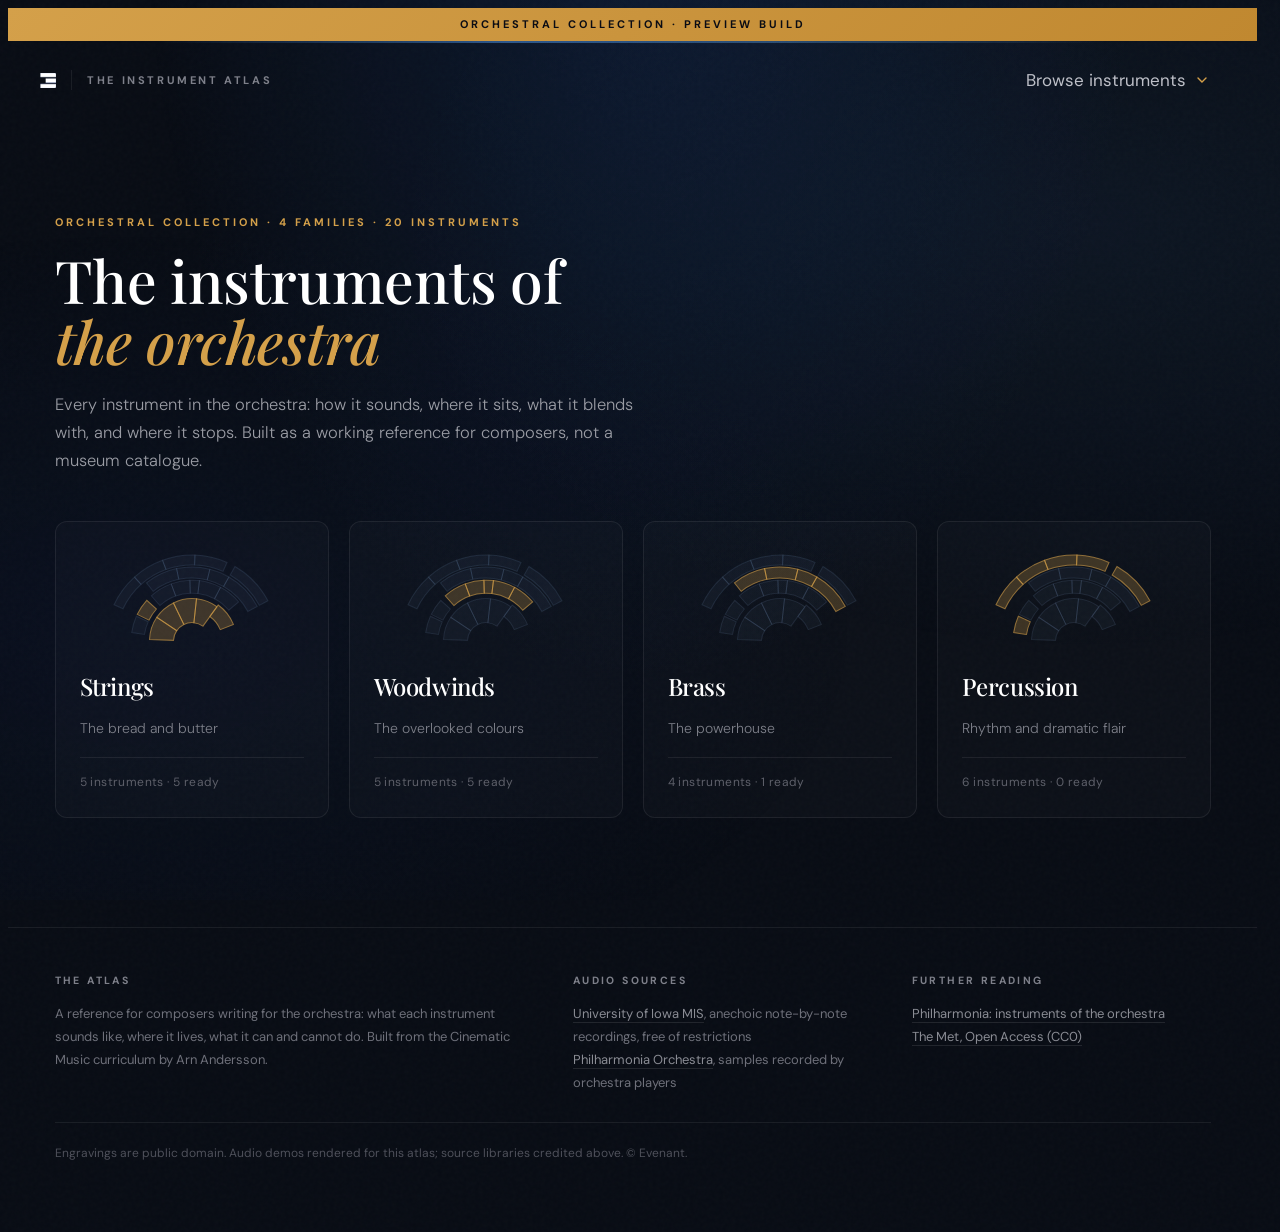
==== index.html @ 5a7eca9b "Drop the plate numbering, strip em dashes, compact the facts Three separate asks, all touching the s" ====
<!DOCTYPE html>
<html lang="en">
<head>
<meta charset="utf-8">
<meta name="viewport" content="width=device-width, initial-scale=1">
<title>The Instrument Atlas · Evenant</title>
<meta name="description" content="A reference for composers writing for the orchestra: what each instrument sounds like, where it sits, what it blends with, and where it stops.">
<link rel="preconnect" href="https://fonts.googleapis.com">
<link rel="preconnect" href="https://fonts.gstatic.com" crossorigin>
<link href="https://fonts.googleapis.com/css2?family=DM+Sans:ital,opsz,wght@0,9..40,300;0,9..40,400;0,9..40,500;0,9..40,700;1,9..40,300;1,9..40,400&family=Playfair+Display:ital,wght@0,400;0,500;0,600;0,700;1,400;1,500&display=swap" rel="stylesheet">
<link rel="stylesheet" href="atlas.css">
</head>
<body>
<div class="atl" id="atl">
  <div class="atl-grain"></div>
  <div class="atl-atmos"></div>

  <div class="atl-topbar" id="atl-topbar">Orchestral Collection · Preview Build</div>
  <div class="atl-topline"></div>

  <nav class="atl-nav" id="atl-nav">
    <div class="atl-nav-left">
      <a href="#/" aria-label="Atlas home" style="display:flex;align-items:center;gap:10px">
        <img class="atl-logo" alt="Evenant" src="[data-uri]">
      </a>
      <div class="atl-nav-div"></div>
      <div class="atl-nav-title">The Instrument Atlas</div>
      <div class="atl-nav-sep"></div>
      <div class="atl-nav-crumb" id="atl-nav-crumb"></div>
    </div>
    <div class="atl-nav-right">
      <div class="atl-select" id="atl-select" data-open="0">
        <button class="atl-select-btn" id="atl-select-btn" aria-haspopup="true" aria-expanded="false">
          <span id="atl-select-label">Browse instruments</span>
          <svg class="chev" width="10" height="6" viewBox="0 0 10 6" fill="none" aria-hidden="true"><path d="M1 1l4 4 4-4" stroke="currentColor" stroke-width="1.4" stroke-linecap="round"/></svg>
        </button>
        <div class="atl-menu" id="atl-menu" role="menu"></div>
      </div>
    </div>
  </nav>

  <main class="atl-main" id="atl-view"></main>

  <footer class="atl-foot">
    <div class="atl-wrap">
      <div class="atl-foot-grid">
        <div>
          <h4>The Atlas</h4>
          <p>A reference for composers writing for the orchestra: what each instrument sounds like, where it lives, what it can and cannot do. Built from the Cinematic Music curriculum by Arn Andersson.</p>
        </div>
        <div>
          <h4>Audio sources</h4>
          <ul>
            <li><a href="https://theremin.music.uiowa.edu/MIS.html" target="_blank" rel="noopener">University of Iowa MIS</a>, anechoic note-by-note recordings, free of restrictions</li>
            <li><a href="https://philharmonia.co.uk/resources/sound-samples/" target="_blank" rel="noopener">Philharmonia Orchestra</a>, samples recorded by orchestra players</li>
          </ul>
        </div>
        <div>
          <h4>Further reading</h4>
          <ul>
            <li><a href="https://philharmonia.co.uk/resources/instruments/" target="_blank" rel="noopener">Philharmonia: instruments of the orchestra</a></li>
            <li><a href="https://www.metmuseum.org/hubs/open-access" target="_blank" rel="noopener">The Met, Open Access (CC0)</a></li>
          </ul>
        </div>
      </div>
      <p class="fine">Engravings are public domain. Audio demos rendered for this atlas; source libraries credited above. © Evenant.</p>
    </div>
  </footer>

</div>

<script defer src="atlas-data.js"></script>
<script defer src="atlas.js"></script>
</body>
</html>
---- atlas.css ----
/* ============================================================
   EVENANT INSTRUMENT ATLAS — visual mockup
   All classes namespaced .atl- so this can drop into Webflow.
   ============================================================ */

.atl,.atl *,.atl *::before,.atl *::after{margin:0;padding:0;box-sizing:border-box}
/* Reserve the scrollbar gutter at all times. Without this, switching to a taller
   tab introduces a scrollbar and the whole page — nav, headline, everything —
   jumps left by its width. scrollbar-gutter handles modern browsers; the
   overflow-y fallback covers the rest. */
html{background:#080C14;overflow-y:scroll;scrollbar-gutter:stable}
body{background:#080C14}
.atl{
  --bg:#080C14;
  --bg-lift:#0C1220;
  --gold:#D4A04A;
  --gold-deep:#C08830;
  --gold-lift:#DEB05A;
  --blue:#4A8CD4;
  --text:#BEC0C8;
  --text-dim:#7E808A;
  --hair:rgba(255,255,255,.07);
  --hair-gold:rgba(212,160,74,.22);
  font-family:'DM Sans',-apple-system,sans-serif;
  font-size:17px;color:var(--text);background:var(--bg);line-height:1.7;
  -webkit-font-smoothing:antialiased;overflow-x:hidden;position:relative;min-height:100vh;
}
.atl ::selection{background:rgba(212,160,74,.35);color:#fff}
.atl h1,.atl h2,.atl h3,.atl h4{font-family:'Playfair Display',Georgia,serif;font-weight:500;color:#fff;letter-spacing:-.4px}
.atl a{text-decoration:none;color:inherit}
.atl button{font:inherit;color:inherit;background:none;border:none;cursor:pointer}
.atl img{max-width:100%;display:block}
.atl :focus-visible{outline:2px solid var(--gold);outline-offset:3px;border-radius:2px}

/* --- ambient layers --- */
.atl-grain{position:fixed;inset:-50%;width:200%;height:200%;z-index:0;pointer-events:none;
  background-image:url("data:image/svg+xml,%3Csvg viewBox='0 0 512 512' xmlns='http://www.w3.org/2000/svg'%3E%3Cfilter id='n'%3E%3CfeTurbulence type='fractalNoise' baseFrequency='0.85' numOctaves='4' stitchTiles='stitch'/%3E%3C/filter%3E%3Crect width='100%25' height='100%25' filter='url(%23n)' opacity='0.025'/%3E%3C/svg%3E")}
.atl-atmos{position:fixed;inset:0;z-index:0;pointer-events:none;
  background:
    radial-gradient(ellipse at 50% -10%,rgba(30,80,160,.20) 0%,transparent 55%),
    radial-gradient(ellipse at 85% 25%,rgba(74,140,212,.08) 0%,transparent 45%),
    radial-gradient(ellipse at 10% 70%,rgba(20,50,120,.10) 0%,transparent 45%)}

/* --- utility type --- */
.atl-eyebrow{font-size:11px;font-weight:700;letter-spacing:3px;text-transform:uppercase;color:var(--gold);line-height:1.4}
.atl-eyebrow-dim{color:var(--text-dim)}
.atl-label{font-size:10.5px;font-weight:700;letter-spacing:2.4px;text-transform:uppercase;color:var(--text-dim)}
.atl-serif-em{font-style:italic;color:var(--gold)}

/* --- top bar + nav --- */
.atl-topbar{position:relative;z-index:60;display:flex;align-items:center;justify-content:center;gap:10px;
  padding:7px 16px;min-height:32px;text-align:center;
  background:linear-gradient(135deg,var(--gold) 0%,var(--gold-deep) 100%);color:#0A0C14;
  font-size:11px;font-weight:700;letter-spacing:3px;text-transform:uppercase}
.atl-nav{position:sticky;top:0;z-index:50;display:flex;align-items:center;justify-content:space-between;gap:24px;
  padding:14px 32px;border-bottom:1px solid transparent;transition:background .35s ease,border-color .35s ease}
.atl-nav.is-stuck{background:rgba(8,12,20,.86);-webkit-backdrop-filter:blur(14px);backdrop-filter:blur(14px);border-bottom-color:var(--hair)}
.atl-nav-left{display:flex;align-items:center;gap:15px;min-width:0}
.atl-logo{height:15px;width:auto;object-fit:contain}
.atl-logo-fallback{font-family:'Playfair Display',serif;font-size:19px;color:#fff;letter-spacing:.5px}
.atl-nav-div{width:1px;height:20px;background:var(--hair)}
.atl-nav-title{font-size:11px;font-weight:700;letter-spacing:2.6px;text-transform:uppercase;color:var(--text-dim);white-space:nowrap}
/* Inside the atlas the breadcrumb states where you are, so the wordmark line
   is only shown on the front page and the crumb takes its place — in line with
   the logo, as the topmost element on the page. */
.atl-nav.is-sub .atl-nav-title,.atl-nav.is-sub .atl-nav-div{display:none}
/* the announcement bar belongs to the collection front page; inside the atlas it
   is just 32px of vertical space taken from the content */
.atl-topbar.is-hidden,.atl-hero-topline.is-hidden{display:none}
.atl-nav-sep{display:none;width:1px;height:18px;background:var(--hair);flex:0 0 auto}
.atl-nav-crumb{display:none;min-width:0}
.atl-nav.is-sub .atl-nav-sep,.atl-nav.is-sub .atl-nav-crumb{display:flex}
.atl-nav-crumb .atl-crumb{margin-bottom:0;flex-wrap:nowrap;overflow:hidden}
/* the root segment wraps its link and slash in one span, so it needs its own
   gap — without this, "Orchestral" sits flush against the separator */
.atl-crumb-root{display:inline-flex;align-items:center;gap:14px}
.atl-nav-right{display:flex;align-items:center;gap:8px}

/* --- instrument selector --- */
.atl-select{position:relative}
.atl-select-btn{display:flex;align-items:center;gap:11px;padding:9px 18px;border:1px solid rgba(212,160,74,.42);
  border-radius:100px;font-size:13px;font-weight:500;color:#fff;background:rgba(212,160,74,.07);
  transition:border-color .25s,background .25s,box-shadow .25s}
.atl-select-btn:hover,.atl-select[data-open="1"] .atl-select-btn{border-color:var(--gold);
  background:rgba(212,160,74,.14);box-shadow:0 0 0 3px rgba(212,160,74,.08)}
.atl-select-btn .chev{transition:transform .25s ease;color:var(--gold)}
.atl-select[data-open="1"] .chev{transform:rotate(180deg)}
.atl-menu{position:absolute;top:calc(100% + 10px);right:0;width:min(920px,94vw);padding:26px 26px 22px;
  background:#0B111C;border:1px solid var(--hair);border-radius:12px;box-shadow:0 30px 80px rgba(0,0,0,.6);
  display:grid;grid-template-columns:repeat(4,minmax(0,1fr));gap:22px;opacity:0;visibility:hidden;transform:translateY(-8px);
  transition:opacity .22s ease,transform .22s ease,visibility .22s}
.atl-select[data-open="1"] .atl-menu{opacity:1;visibility:visible;transform:translateY(0)}
.atl-menu-col{min-width:0}
.atl-menu-head{display:flex;align-items:baseline;justify-content:space-between;gap:10px;
  margin-bottom:12px;padding-bottom:10px;border-bottom:1px solid var(--hair);overflow:hidden}
.atl-menu-col h4{font-size:10.5px;font-weight:700;letter-spacing:1.9px;text-transform:uppercase;color:var(--gold);
  font-family:'DM Sans',sans-serif;margin:0;padding:0;border:none;white-space:nowrap;min-width:0}
.atl-menu a,.atl-menu span.dim{display:block;font-size:14px;line-height:2.05;color:var(--text)}
.atl-menu a:hover{color:var(--gold)}
.atl-menu span.dim{color:#4B4D57}
.atl-menu a.atl-menu-fam{display:inline-flex;align-items:baseline;gap:5px;font-size:10px;line-height:1.4;
  font-weight:700;letter-spacing:1.5px;text-transform:uppercase;color:#4B4D57;white-space:nowrap;
  flex:0 0 auto;transition:color .25s ease}
.atl-menu a.atl-menu-fam:hover{color:var(--gold)}
.atl-menu-fam em{font-style:normal;transition:transform .25s ease;display:inline-block}
.atl-menu a.atl-menu-fam:hover em{transform:translateX(3px)}

/* --- page shell --- */
.atl-main{position:relative;z-index:10}
/* width:100% is load-bearing. .atl-fampage and .atl-home are flex columns, and an
   auto cross-axis margin (margin:0 auto) on a flex child overrides stretch — the
   wrapper would size to its contents and re-centre, so switching between tabs of
   differing content width shifted the whole page sideways. */
.atl-wrap{width:100%;max-width:1220px;margin:0 auto;padding:0 32px;min-width:0}
.atl-rule{height:1px;background:var(--hair);margin:0}
.atl-topline{height:2px;background:linear-gradient(90deg,transparent 12%,rgba(74,140,212,.6) 40%,rgba(100,170,230,.4) 62%,transparent 88%)}

/* --- hero --- */
.atl-home{min-height:calc(100vh - 92px);display:flex;flex-direction:column;justify-content:center;padding:44px 0 56px}
.atl-hero{position:relative;margin-bottom:46px}
.atl-hero h1{font-size:clamp(38px,4.6vw,64px);line-height:1.04;margin:18px 0 20px}
.atl-hero h1 span{display:block}
.atl-hero p{max-width:600px;font-weight:300;color:#9A9CA4;font-size:16.5px}

/* --- home: miniature seating arc on each family card --- */
.atl-fam-arc{margin:-4px 0 18px;height:104px}
.atl-fam-arc svg{width:100%;height:100%;display:block;overflow:visible}
.atl-fam-card:hover .atl-fam-arc .lit{opacity:1}
.atl-fam-arc .lit{opacity:.82;transition:opacity .35s ease}

/* --- view transition --- */
#atl-view{transition:opacity .22s ease,transform .3s cubic-bezier(.16,1,.3,1)}
#atl-view.is-leaving{opacity:0;transform:translateY(6px)}

/* --- family index --- */
.atl-section{padding:72px 0}
.atl-section-head{display:flex;align-items:baseline;justify-content:space-between;gap:24px;margin-bottom:36px;flex-wrap:wrap}
.atl-section-head h2{font-size:clamp(26px,3vw,38px)}
.atl-fam-grid{display:grid;grid-template-columns:repeat(4,1fr);gap:20px}
.atl-fam-card{display:block;padding:26px 24px 24px;border:1px solid var(--hair);border-radius:12px;background:rgba(255,255,255,.02);
  transition:border-color .3s,background .3s,transform .3s}
.atl-fam-card:hover{border-color:var(--hair-gold);background:rgba(212,160,74,.03);transform:translateY(-3px)}
.atl-fam-card .plate{font-size:10.5px;font-weight:700;letter-spacing:2.4px;color:var(--gold);text-transform:uppercase}
.atl-fam-card h3{font-size:24px;margin:0 0 10px}
.atl-fam-card p{font-size:14px;line-height:1.6;color:var(--text-dim);font-weight:300}
.atl-fam-card .count{margin-top:18px;padding-top:14px;border-top:1px solid var(--hair);font-size:12px;color:#5E606A;letter-spacing:.4px}

/* --- family page --- */
.atl-page-head{padding:0}
.atl-page-head .atl-eyebrow{margin-bottom:2px}
.atl-crumb{display:flex;align-items:center;gap:14px;font-size:11px;letter-spacing:2.2px;text-transform:uppercase;font-weight:700;color:var(--text-dim);margin-bottom:16px;flex-wrap:wrap}
.atl-crumb a:hover{color:var(--gold)}
.atl-crumb i{font-style:normal;color:#3E404A}
.atl-page-head h1{font-size:clamp(32px,3.8vw,50px);line-height:1.04;margin:8px 0 12px}
.atl-page-head .lede{max-width:560px;font-size:15.5px;font-weight:300;color:#9A9CA4}
.atl-cols{display:grid;grid-template-columns:1.4fr 1fr;gap:56px;padding:44px 0}
.atl-list{list-style:none}
.atl-list li{position:relative;padding-left:20px;margin-bottom:11px;font-size:14.5px;line-height:1.6}
.atl-list li::before{content:'';position:absolute;left:0;top:11px;width:6px;height:1px;background:var(--gold)}
.atl-list li b{color:#fff;font-weight:500}
.atl-seat{border:1px solid var(--hair);border-radius:12px;padding:20px 22px;background:rgba(255,255,255,.015)}
.atl-seat-row{display:flex;justify-content:space-between;align-items:baseline;gap:14px;padding:7px 0;border-bottom:1px solid var(--hair);font-size:14px;transition:opacity .25s ease}
.atl-seat-row:last-child{border-bottom:none}
.atl-seat-row span{color:var(--text-dim)}
.atl-seat-row b{font-family:'Playfair Display',serif;color:#fff;font-weight:600;font-size:16px;white-space:nowrap}
.atl-seat-row.is-off{opacity:.28}
.atl-seat-row.is-off b{color:var(--text-dim);font-size:15px}

/* --- family page: tabs --- */
.atl-fampage{min-height:calc(100vh - 60px);display:flex;flex-direction:column;padding:30px 0 44px}
.atl-blockhead{font-family:'DM Sans',sans-serif;font-size:12.5px;font-weight:700;letter-spacing:2.6px;
  text-transform:uppercase;color:var(--gold);margin-bottom:16px}
.atl-tabs{display:flex;gap:24px;border-bottom:1px solid var(--hair);margin-top:24px}
.atl-tab{position:relative;padding:10px 0 12px;font-size:9.5px;font-weight:700;letter-spacing:1.7px;
  text-transform:uppercase;color:var(--text-dim);transition:color .25s ease}
.atl-tab:hover{color:var(--gold)}
.atl-tab[aria-selected="true"]{color:#fff}
.atl-tab[aria-selected="true"]::after{content:'';position:absolute;left:0;right:0;bottom:-1px;height:2px;background:var(--gold)}
.atl-tab em{font-style:normal;color:#4B4D57;margin-left:5px;letter-spacing:.6px;font-size:9px}
.atl-panel{display:none;padding-top:28px}
.atl-panel.is-active{display:block}
.atl-ovw{display:grid;grid-template-columns:1.08fr .92fr;gap:68px;align-items:start;margin-top:0}

/* --- family page: instrument grid (sits under the bullets, left column) --- */
.atl-strip{display:grid;gap:10px}
.atl-sc{display:flex;flex-direction:column;align-items:center;text-align:center;gap:7px;
  padding:12px 7px 10px;border:1px solid var(--hair);border-radius:9px;background:rgba(255,255,255,.02);
  transition:border-color .28s ease,background .28s ease,transform .28s ease}
a.atl-sc:hover{border-color:var(--hair-gold);background:rgba(212,160,74,.04);transform:translateY(-2px)}
a.atl-sc .atl-sc-art svg{transition:filter .3s ease,transform .3s cubic-bezier(.16,1,.3,1)}
a.atl-sc:hover .atl-sc-art svg{filter:drop-shadow(0 0 9px rgba(212,160,74,.42));transform:scale(1.06)}
.atl-sc-art{height:34px;display:flex;align-items:center;justify-content:center}
.atl-sc-art svg{height:34px;width:auto}
.atl-sc b{font-size:12px;color:#fff;font-weight:500;line-height:1.25}
.atl-sc.is-planned{opacity:.34;pointer-events:none}
.atl-sc .st{font-size:8px;letter-spacing:1.4px;text-transform:uppercase;color:#4B4D57;font-weight:700}
.atl-striphead{display:flex;align-items:baseline;justify-content:space-between;gap:16px;
  margin:20px 0 10px;padding-top:16px;border-top:1px solid var(--hair)}

/* --- plate: 2D engraving / 3D model toggle --- */
.atl-plate-switch{position:absolute;top:12px;right:12px;z-index:3;display:flex;gap:0;
  border:1px solid var(--hair);border-radius:100px;overflow:hidden;background:rgba(8,12,20,.75);
  -webkit-backdrop-filter:blur(8px);backdrop-filter:blur(8px)}
.atl-plate-switch button{padding:5px 13px;font-size:9.5px;font-weight:700;letter-spacing:1.4px;
  text-transform:uppercase;color:var(--text-dim);transition:color .22s ease,background .22s ease}
.atl-plate-switch button:hover{color:#fff}
.atl-plate-switch button[aria-pressed="true"]{color:#0A0C14;
  background:linear-gradient(135deg,var(--gold) 0%,var(--gold-deep) 100%)}
/* transparent: the embedded viewer renders on alpha, so the plate's own
   gradient reads straight through instead of a second darker rectangle */
/* 11/12 is chosen so this box and the 2D engraving below resolve to the same
   height at the same column width. They swap in place, and the caption and the
   facts under them do not move when the toggle is used. */
.atl-plate-3d{position:relative;aspect-ratio:11/12;border-radius:6px;overflow:hidden;background:transparent;
  margin:6px 0 18px;display:none}
.atl-plate-3d iframe{position:absolute;inset:0;width:100%;height:100%;border:0;z-index:2}
/* hidden until the iframe actually fails — the viewer renders on alpha now,
   so anything left underneath it would read straight through the model */
.atl-plate-3d-fail{position:absolute;inset:0;z-index:1;display:none;align-items:center;justify-content:center;
  padding:24px;text-align:center;font-size:12px;color:#5E606A;line-height:1.6}
.atl-plate-3d.is-fail .atl-plate-3d-fail{display:flex}
.atl-plate[data-view="3d"] .atl-plate-art{display:none}
.atl-plate[data-view="3d"] .atl-plate-3d{display:block}
.atl-plate[data-view="3d"] .atl-cap-2d{display:none}
.atl-plate[data-view="2d"] .atl-cap-3d{display:none}

/* --- instrument page: headline and tabs share the top line --- */
.atl-instpage{padding:30px 0 44px}
.atl-insthead{display:flex;align-items:flex-end;justify-content:space-between;gap:28px;flex-wrap:wrap;
  border-bottom:1px solid var(--hair);padding-bottom:20px;margin-bottom:32px}
.atl-insthead h1{font-size:clamp(34px,4.2vw,54px);line-height:1.02;margin:6px 0 0;letter-spacing:-.6px}
.atl-insthead .atl-eyebrow{margin-bottom:0}
.atl-insthead .atl-tabs{border-bottom:none;margin:0;gap:22px}
.atl-insthead .atl-tab{padding:0 0 4px;font-size:9px;letter-spacing:1.5px}
.atl-insthead .atl-tab[aria-selected="true"]::after{bottom:-12px;height:1.5px}
.atl-gallery{display:grid;grid-template-columns:repeat(3,1fr);gap:22px}
.atl-vid{border:1px solid var(--hair);border-radius:10px;overflow:hidden;background:rgba(255,255,255,.02);
  transition:border-color .3s ease,background .3s ease;display:flex;flex-direction:column}
.atl-vid:hover{border-color:var(--hair-gold);background:rgba(212,160,74,.03)}
.atl-vid-frame{position:relative;aspect-ratio:16/9;background:#0A0E18;cursor:pointer;overflow:hidden}
.atl-vid-frame img{width:100%;height:100%;object-fit:cover;transition:transform .5s cubic-bezier(.16,1,.3,1),opacity .3s}
.atl-vid-frame:hover img{transform:scale(1.04);opacity:.75}
.atl-vid-play{position:absolute;inset:0;display:flex;align-items:center;justify-content:center;
  background:rgba(4,8,16,.32);transition:background .25s ease}
.atl-vid-frame:hover .atl-vid-play{background:rgba(4,8,16,.14)}
.atl-vid-play i{width:52px;height:52px;border-radius:50%;background:rgba(255,255,255,.94);
  display:flex;align-items:center;justify-content:center;transition:transform .22s ease}
.atl-vid-frame:hover .atl-vid-play i{transform:scale(1.09)}
.atl-vid-frame iframe{position:absolute;inset:0;width:100%;height:100%;border:0}
.atl-vid-meta{padding:15px 16px 16px;flex:1 1 auto;display:flex;flex-direction:column}
.atl-vid-meta b{font-size:14.5px;color:#fff;font-weight:500;line-height:1.4;display:block;margin-bottom:5px}
.atl-vid-meta .perf{font-size:12.5px;color:var(--text-dim);line-height:1.5}
.atl-vid-meta .why{font-size:12.5px;color:var(--gold);margin-top:9px;line-height:1.5}
.atl-vid-meta .cred{margin-top:auto;padding-top:12px;font-size:11px;color:#4E505A}
.atl-vid-meta .cred a{color:#6E707A;border-bottom:1px solid rgba(255,255,255,.12)}
.atl-vid-meta .cred a:hover{color:var(--gold);border-bottom-color:var(--hair-gold)}
.atl-gallery-note{font-size:12px;color:#4E505A;margin-top:24px;line-height:1.6;max-width:760px}

/* --- seating map (unframed; the table below already labels it) --- */
/* negative top margin pulls the arc's crown up to the cap height of the first
   line of text in the left column, so the two columns start on the same line */
.atl-seatmap{margin:-4px 0 16px}
.atl-seatmap svg{width:100%;display:block;overflow:visible}

/* --- ensemble sizer --- */
.atl-ens-top{display:flex;align-items:baseline;justify-content:space-between;gap:16px}
.atl-ens-name{font-family:'Playfair Display',serif;font-size:21px;color:#fff;line-height:1.2}
.atl-ens-count{font-family:'Playfair Display',serif;font-size:21px;color:var(--gold);white-space:nowrap}
.atl-ens-ex{font-size:12.5px;color:var(--text-dim);margin-top:5px;line-height:1.5}
.atl-ens-slider{margin:16px 0 4px}
.atl-range{width:100%;-webkit-appearance:none;appearance:none;background:transparent;cursor:pointer;display:block}
.atl-range::-webkit-slider-runnable-track{height:2px;background:rgba(255,255,255,.14);border-radius:2px}
.atl-range::-moz-range-track{height:2px;background:rgba(255,255,255,.14);border-radius:2px}
.atl-range::-webkit-slider-thumb{-webkit-appearance:none;width:15px;height:15px;margin-top:-6.5px;border-radius:50%;
  background:var(--gold);border:3px solid var(--bg);box-shadow:0 0 0 1px var(--gold),0 2px 10px rgba(212,160,74,.4)}
.atl-range::-moz-range-thumb{width:15px;height:15px;border-radius:50%;background:var(--gold);
  border:3px solid var(--bg);box-shadow:0 0 0 1px var(--gold)}
.atl-ticks{display:flex;margin-top:10px;margin-bottom:14px}
.atl-ticks button{flex:1;font-size:9px;font-weight:700;letter-spacing:1.1px;text-transform:uppercase;
  color:#43454F;text-align:center;line-height:1.4;padding:2px 2px;transition:color .25s ease}
.atl-ticks button:first-child{text-align:left}
.atl-ticks button:last-child{text-align:right}
.atl-ticks button:hover{color:var(--text-dim)}
.atl-ticks button.on{color:var(--gold)}
.atl-ens-note{font-size:12px;color:#4E505A;margin-top:14px;line-height:1.55}

/* --- instrument cards in family page --- */
.atl-inst-grid{display:grid;grid-template-columns:repeat(3,1fr);gap:18px}
.atl-inst-card{display:flex;align-items:center;gap:18px;padding:18px 20px;border:1px solid var(--hair);border-radius:10px;
  background:rgba(255,255,255,.02);transition:border-color .3s,background .3s}
.atl-inst-card:hover{border-color:var(--hair-gold);background:rgba(212,160,74,.03)}
.atl-inst-card.is-planned{opacity:.42;pointer-events:none}
.atl-inst-thumb{width:52px;height:64px;flex:0 0 auto;border:1px solid var(--hair);border-radius:6px;display:flex;align-items:center;justify-content:center;background:#0A0F1A}
.atl-inst-card h4{font-size:17px;margin-bottom:2px}
.atl-inst-card p{font-size:12.5px;color:var(--text-dim);line-height:1.45}
.atl-soon{font-size:10px;letter-spacing:1.8px;text-transform:uppercase;color:#4B4D57;font-weight:700}

/* --- instrument page: the plate --- */
.atl-inst-top{display:grid;grid-template-columns:minmax(0,420px) 1fr;gap:56px;align-items:start;padding:0}
.atl-plate{position:relative;border:1px solid var(--hair);border-radius:4px;padding:30px 26px 22px;background:
  radial-gradient(ellipse at 50% 38%,rgba(74,140,212,.10) 0%,transparent 62%),
  linear-gradient(180deg,rgba(255,255,255,.022) 0%,rgba(255,255,255,0) 70%)}
.atl-plate::before,.atl-plate::after{content:'';position:absolute;width:12px;height:12px;border:1px solid var(--hair-gold)}
.atl-plate::before{top:9px;left:9px;border-right:none;border-bottom:none}
.atl-plate::after{bottom:9px;right:9px;border-left:none;border-top:none}
.atl-plate-art{display:flex;justify-content:center;padding:6px 0 18px}
.atl-plate-art svg{width:100%;max-width:230px;height:auto}   /* 230 × 520/300 matches the 3D box */
.atl-plate-cap{border-top:1px solid var(--hair);padding-top:14px;text-align:center}
.atl-plate-cap .no{font-size:10.5px;font-weight:700;letter-spacing:2.6px;text-transform:uppercase;color:var(--gold)}
.atl-plate-cap .nm{font-family:'Playfair Display',serif;font-style:italic;font-size:19px;color:#fff;margin-top:6px}
.atl-plate-cap .src{font-size:11px;color:#4E505A;margin-top:8px;line-height:1.5}
.atl-plate-cap .src a{color:#6E707A;border-bottom:1px solid rgba(255,255,255,.12)}
.atl-plate-cap .src a:hover{color:var(--gold);border-bottom-color:var(--hair-gold)}

.atl-inst-id .epithet{font-family:'Playfair Display',serif;font-style:italic;font-size:20px;color:var(--gold);margin:0 0 18px}
.atl-inst-id .summary{font-size:16.5px;font-weight:300;color:#9A9CA4;max-width:560px}
/* The three key numbers sit under the plate caption as a compact label/value
   list rather than three large cards. They are reference detail, not headline,
   and the space they used to take belongs to the summary and the demos. */
.atl-plate-facts{margin-top:12px;padding-top:10px;border-top:1px solid var(--hair)}
.atl-plate-facts div{display:flex;align-items:baseline;justify-content:space-between;gap:14px;padding:3.5px 0}
.atl-plate-facts span{font-size:9px;font-weight:700;letter-spacing:1.6px;text-transform:uppercase;color:var(--text-dim);white-space:nowrap}
.atl-plate-facts b{font-size:12.5px;color:#fff;font-weight:500;text-align:right}
.atl-plate-facts b em{font-style:normal;font-size:11px;color:var(--text-dim);font-weight:400}

/* --- audio demos --- */
.atl-demos{margin-top:34px;border-top:1px solid var(--hair);padding-top:26px}
.atl-demo{display:flex;align-items:center;gap:16px;padding:13px 0;border-bottom:1px solid var(--hair)}
.atl-demo:last-of-type{border-bottom:none}
.atl-play{width:38px;height:38px;flex:0 0 auto;border-radius:50%;border:1px solid var(--hair-gold);color:var(--gold);
  display:flex;align-items:center;justify-content:center;transition:background .25s,transform .2s}
.atl-play:hover{background:rgba(212,160,74,.12);transform:scale(1.06)}
.atl-demo-meta{flex:1 1 auto;min-width:0}
.atl-demo-meta b{display:block;font-size:14.5px;color:#fff;font-weight:500}
.atl-demo-meta span{font-size:12.5px;color:var(--text-dim)}
.atl-wave{display:flex;align-items:flex-end;gap:2px;height:22px;flex:0 0 auto;opacity:.5}
.atl-wave i{width:2px;background:var(--gold);border-radius:1px;display:block}
.atl-demo-note{font-size:12px;color:#4E505A;margin-top:14px;letter-spacing:.3px}

/* --- detail blocks --- */
.atl-detail{display:grid;grid-template-columns:repeat(2,1fr);gap:48px 56px;padding:56px 0}
.atl-block h3{font-size:13px;font-family:'DM Sans',sans-serif;font-weight:700;letter-spacing:2.6px;text-transform:uppercase;
  color:var(--gold);padding-bottom:12px;margin-bottom:18px;border-bottom:1px solid var(--hair)}
.atl-reg{padding:14px 0;border-bottom:1px solid var(--hair)}
.atl-reg:last-child{border-bottom:none}
.atl-reg-top{display:flex;align-items:baseline;justify-content:space-between;gap:14px;margin-bottom:5px}
.atl-reg-top b{font-size:15px;color:#fff;font-weight:500}
.atl-reg-top span{font-size:12px;color:var(--gold);letter-spacing:1.4px;font-weight:500}
.atl-reg p{font-size:14px;line-height:1.6;color:var(--text-dim)}
.atl-chips{display:flex;flex-wrap:wrap;gap:8px}
.atl-chip{padding:7px 14px;border:1px solid var(--hair);border-radius:100px;font-size:13px;color:var(--text);
  transition:border-color .25s,color .25s,background .25s}
a.atl-chip:hover{border-color:var(--hair-gold);color:var(--gold);background:rgba(212,160,74,.05)}
.atl-chip i{font-style:normal;color:var(--gold);margin-right:6px}
.atl-warn li::before{background:#C0603A}

/* --- next / prev --- */
.atl-pager{display:flex;justify-content:space-between;gap:20px;padding:38px 0 90px;border-top:1px solid var(--hair);flex-wrap:wrap}
.atl-pager a{display:block}
.atl-pager span{display:block;font-size:10.5px;letter-spacing:2.2px;text-transform:uppercase;color:var(--text-dim);font-weight:700;margin-bottom:6px}
.atl-pager b{font-family:'Playfair Display',serif;font-size:22px;color:#fff;font-weight:500}
.atl-pager a:hover b{color:var(--gold)}
.atl-pager .r{text-align:right;margin-left:auto}

/* --- footer / credits --- */
.atl-foot{border-top:1px solid var(--hair);padding:44px 0 60px;position:relative;z-index:10}
.atl-foot-grid{display:grid;grid-template-columns:1.6fr 1fr 1fr;gap:40px}
.atl-foot h4{font-size:10.5px;font-family:'DM Sans',sans-serif;font-weight:700;letter-spacing:2.4px;text-transform:uppercase;color:var(--text-dim);margin-bottom:14px}
.atl-foot p,.atl-foot li{font-size:13px;color:#6E707A;line-height:1.75;list-style:none}
.atl-foot a{color:#8A8C94;border-bottom:1px solid rgba(255,255,255,.1)}
.atl-foot a:hover{color:var(--gold);border-bottom-color:var(--hair-gold)}
.atl-foot .fine{margin-top:28px;padding-top:20px;border-top:1px solid var(--hair);font-size:12px;color:#4E505A}

/* --- timbre page --- */
.atl-timbre-head{display:grid;grid-template-columns:1.25fr .75fr;gap:56px;align-items:start;margin-bottom:26px}
.atl-timbre-lede{font-size:15px;line-height:1.65;color:#9A9CA4;font-weight:300;max-width:600px}
.atl-timbre-stats{display:grid;grid-template-columns:repeat(3,1fr);gap:1px;background:var(--hair);
  border:1px solid var(--hair);border-radius:8px;overflow:hidden}
.atl-timbre-stats div{background:#080C14;padding:14px 14px}
.atl-timbre-stats span{display:block;font-size:9.5px;font-weight:700;letter-spacing:1.8px;
  text-transform:uppercase;color:var(--text-dim);margin-bottom:6px}
.atl-timbre-stats b{font-family:'Playfair Display',serif;font-size:17px;color:#fff;font-weight:600;line-height:1.2}
.atl-timbre-chart{border:1px solid var(--hair);border-radius:12px;padding:14px 10px 10px;
  background:rgba(255,255,255,.015)}
.atl-timbre-chart svg{width:100%;height:auto;display:block;overflow:visible}
.atl-timbre-key{display:flex;gap:26px;flex-wrap:wrap;margin-top:16px;font-size:11px;color:#5E606A;letter-spacing:.3px}
.atl-timbre-key i{display:inline-block;width:16px;height:3px;border-radius:2px;vertical-align:middle;margin-right:8px}

/* --- reveal --- */
.atl-fade{opacity:0;transform:translateY(22px);transition:opacity .7s ease,transform .7s cubic-bezier(.16,1,.3,1)}
.atl-fade.is-in{opacity:1;transform:none}

/* --- responsive --- */
/* --- tablet --- */
@media (max-width:1080px){
  .atl-fam-grid{grid-template-columns:repeat(2,1fr)}
  .atl-inst-top{grid-template-columns:1fr;gap:40px}
  .atl-plate{max-width:440px}
  .atl-cols{grid-template-columns:1fr;gap:36px}
  .atl-ovw{grid-template-columns:1fr;gap:34px}
  .atl-timbre-head{grid-template-columns:1fr;gap:24px}
  .atl-model-head{flex-direction:column;gap:16px}
  .atl-fampage{min-height:0;padding:30px 0 48px}
  .atl-home{min-height:0;padding:40px 0 56px}
  .atl-inst-grid{grid-template-columns:repeat(2,1fr)}
  .atl-gallery{grid-template-columns:repeat(2,1fr)}
  .atl-menu{grid-template-columns:repeat(2,1fr);width:min(640px,94vw)}
  .atl-detail{gap:40px}
}
/* --- phone --- */
@media (max-width:760px){
  .atl{font-size:16px}
  .atl-wrap{padding:0 20px}
  .atl-nav{padding:12px 20px}
  .atl-logo{height:13px}
  .atl-nav-div,.atl-nav-title{display:none}
  .atl-topbar{font-size:9.5px;letter-spacing:2px}
  .atl-home{min-height:auto;padding:36px 0 52px}
  .atl-hero{margin-bottom:32px}
  .atl-fampage{padding:26px 0 44px}
  .atl-instpage{padding:22px 0 40px}
  .atl-insthead{gap:10px;align-items:flex-start;flex-direction:column;padding-bottom:10px;margin-bottom:18px}
  .atl-insthead .atl-tabs{gap:18px;width:100%}
  .atl-insthead .atl-tab[aria-selected="true"]::after{bottom:-10px}
  .atl-nav-crumb .atl-crumb-root{display:none}
  .atl-nav-crumb .atl-crumb{font-size:10px;letter-spacing:1.6px;gap:10px}
  .atl-fam-grid,.atl-inst-grid,.atl-detail,.atl-foot-grid,.atl-gallery{grid-template-columns:1fr}
  .atl-strip{grid-template-columns:repeat(3,minmax(0,1fr))!important}
  .atl-detail{gap:34px;padding:36px 0}
  .atl-timbre-stats{grid-template-columns:1fr}
  .atl-timbre-chart{padding:10px 4px 6px}
  .atl-timbre-key{gap:14px;font-size:10px}
  .atl-menu{position:fixed;left:12px;right:12px;top:64px;width:auto;max-height:72vh;overflow:auto;
    grid-template-columns:1fr;gap:18px;padding:20px}
  .atl-select-btn{padding:8px 13px;font-size:12.5px}
  .atl-tabs{gap:22px}
  .atl-ticks button{font-size:8px;letter-spacing:.3px}
  .atl-seat{padding:20px}
  .atl-plate-art svg{max-width:210px}
  .atl-plate{padding:24px 20px 18px}
  .atl-demo{flex-wrap:wrap;gap:12px}
  .atl-wave{display:none}
  .atl-pager{gap:24px}
  .atl-pager .r{text-align:left;margin-left:0}
}
@media (max-width:420px){
  .atl-wrap{padding:0 16px}
  .atl-ticks button{font-size:7.5px}
  .atl-ens-name{font-size:18px}
  .atl-ens-count{font-size:19px}
  .atl-inst-card{padding:14px 16px;gap:14px}
  .atl-tabs{gap:18px}
  .atl-tab{font-size:10px;letter-spacing:1.6px}
}
@media (prefers-reduced-motion:reduce){
  .atl-fade{opacity:1;transform:none;transition:none}
  .atl *{animation:none!important;transition-duration:.01ms!important}
}
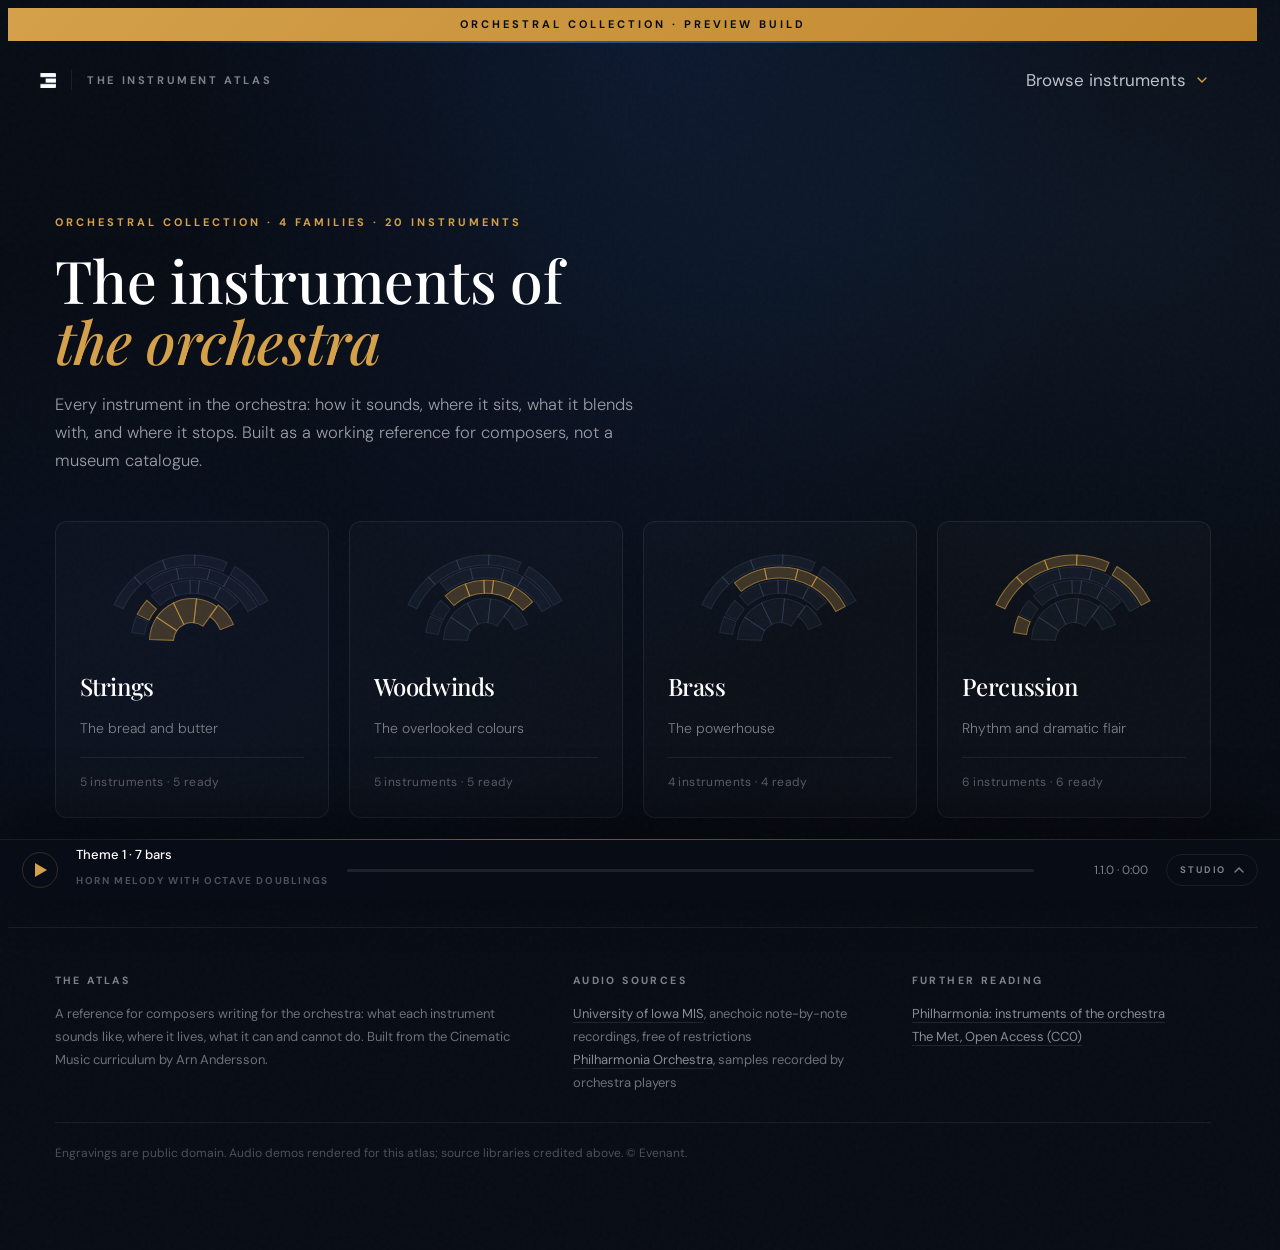
==== commit 1806c7f2: "studio: replace the standalone page with a persistent dock The studio moves out of /studio/ and into" ====
--- a/index.html
+++ b/index.html
@@ -41,6 +41,12 @@
 
   <main class="atl-main" id="atl-view"></main>
 
+  <!-- The studio dock is rendered once, here, deliberately OUTSIDE #atl-view.
+       Routing replaces the contents of #atl-view on every navigation; if the
+       dock lived in there, playback would stop the moment you clicked a link.
+       That is the whole reason it is a dock and not a page. -->
+  <aside class="atl-dock" id="atl-dock" aria-label="Studio" hidden></aside>
+
   <footer class="atl-foot">
     <div class="atl-wrap">
       <div class="atl-foot-grid">
@@ -71,5 +77,6 @@
 
 <script defer src="atlas-data.js"></script>
 <script defer src="atlas.js"></script>
+<script defer src="atlas-studio.js"></script>
 </body>
 </html>
--- a/atlas.css
+++ b/atlas.css
@@ -456,3 +456,111 @@
   .atl-fade{opacity:1;transform:none;transition:none}
   .atl *{animation:none!important;transition-duration:.01ms!important}
 }
+
+/* ============================================================================
+   STUDIO DOCK
+   ----------------------------------------------------------------------------
+   Fixed to the bottom of every page. The body opens by transitioning an
+   explicit pixel height measured from its content: height:auto cannot be
+   transitioned, and a fixed --dock-h variable is what made the old standalone
+   page mis-size itself whenever the track count or the viewport changed.
+   atlas-studio.js re-measures on open, resize, theme change and track change.
+   ============================================================================ */
+.atl-dock{position:fixed;left:0;right:0;bottom:0;z-index:60;background:rgba(9,13,22,.96);
+  -webkit-backdrop-filter:blur(20px);backdrop-filter:blur(20px);border-top:1px solid var(--hair);
+  box-shadow:0 -20px 60px rgba(0,0,0,.5)}
+.atl-dock::before{content:'';position:absolute;top:-1px;left:0;right:0;height:1px;
+  background:linear-gradient(90deg,transparent 8%,rgba(212,160,74,.5) 40%,rgba(212,160,74,.25) 65%,transparent 92%)}
+/* the strip is the whole dock when closed, so it must sit flush on the edge */
+.atl-dock-strip{display:flex;align-items:center;gap:18px;padding:11px 22px;height:60px}
+.atl-dock .atl-dock-play{width:36px;height:36px;flex:0 0 auto;border-radius:50%;border:1px solid var(--hair-gold);
+  color:var(--gold);display:flex;align-items:center;justify-content:center;transition:all .2s;
+  background:none;cursor:pointer}
+.atl-dock .atl-dock-play:hover{background:rgba(212,160,74,.14);transform:scale(1.06)}
+.atl-dock-play svg{margin-left:2px}
+.atl-dock-play.is-on svg{margin-left:0}
+.atl-dock-id{min-width:0;flex:0 0 auto}
+.atl-dock-id b{display:block;font-size:13px;color:#fff;font-weight:500;line-height:1.3;white-space:nowrap}
+.atl-dock-id span{font-size:10px;letter-spacing:1.6px;text-transform:uppercase;color:#4E505A;font-weight:700}
+.atl-dock-bar{flex:1 1 auto;height:3px;background:rgba(255,255,255,.09);border-radius:3px;position:relative;cursor:pointer}
+.atl-dock-bar i{position:absolute;inset:0 auto 0 0;width:0;border-radius:3px;
+  background:linear-gradient(90deg,var(--gold-deep),var(--gold))}
+.atl-dock-clock{font-size:12px;color:var(--text-dim);font-variant-numeric:tabular-nums;min-width:96px;text-align:right}
+.atl-dock .atl-dock-expand{display:flex;align-items:center;gap:8px;font-size:9.5px;font-weight:700;letter-spacing:1.6px;
+  text-transform:uppercase;color:var(--text-dim);padding:7px 13px;border:1px solid var(--hair);border-radius:100px;
+  transition:all .22s;white-space:nowrap;background:none;cursor:pointer}
+.atl-dock .atl-dock-expand:hover{color:var(--gold);border-color:var(--hair-gold)}
+.atl-dock-expand svg{transition:transform .3s ease}
+.atl-dock.is-open .atl-dock-expand svg{transform:rotate(180deg)}
+
+/* --- the expanding body --- */
+.atl-dock-body{height:0;overflow:hidden;transition:height .38s cubic-bezier(.16,1,.3,1)}
+.atl-dock-toolbar{display:flex;align-items:center;gap:22px;flex-wrap:wrap;padding:0 22px 12px;
+  border-bottom:1px solid var(--hair)}
+.atl-dock-spacer{flex:1 1 auto}
+.atl-dock-meta{font-size:11px;color:#4E505A;letter-spacing:.4px}
+
+/* --- arrangement: headers and lanes are top-aligned, or an over-tall row
+       pushes the tracks to the bottom of the grid cell --- */
+.atl-arr{display:grid;grid-template-columns:224px 1fr;max-height:min(52vh,520px)}
+.atl-dock-heads{border-right:1px solid var(--hair);overflow-y:auto;align-self:start;width:100%}
+.atl-dock-lanes{position:relative;overflow:auto;align-self:start;width:100%}
+.atl-dock-lanes svg{display:block}
+.atl-dock-rulerpad{height:26px;border-bottom:1px solid var(--hair);display:flex;align-items:center;padding:0 14px}
+.atl-dock-rulerpad span{font-size:9px;font-weight:700;letter-spacing:1.5px;text-transform:uppercase;color:#4E505A}
+.atl-dock-head{display:flex;align-items:center;gap:8px;height:58px;padding:0 12px;
+  border-bottom:1px solid rgba(255,255,255,.04);transition:background .2s;position:relative}
+.atl-dock-head:hover{background:rgba(255,255,255,.02)}
+.atl-dock-head::before{content:'';position:absolute;left:0;top:12px;bottom:12px;width:2px;
+  background:var(--trk,transparent);opacity:.55;border-radius:2px}
+.atl-dock-head.is-here{background:rgba(212,160,74,.06)}
+.atl-dock-head.is-here::before{opacity:1;background:var(--gold)}
+.atl-dock-head-name{flex:1 1 auto;min-width:0}
+.atl-dock-head-name a,.atl-dock-head-name b{display:block;font-size:12.5px;color:#fff;font-weight:500;
+  white-space:nowrap;overflow:hidden;text-overflow:ellipsis;text-decoration:none}
+.atl-dock-head-name a:hover{color:var(--gold)}
+.atl-dock-role{font-size:9px;font-weight:700;letter-spacing:1.2px;text-transform:uppercase;color:#4E505A;
+  white-space:nowrap;overflow:hidden;text-overflow:ellipsis}
+.atl-dock-vars{display:flex;gap:3px;margin-top:4px}
+.atl-dock .atl-dock-var{padding:2px 7px;border:1px solid var(--hair);border-radius:100px;font-size:9px;font-weight:700;
+  letter-spacing:.6px;color:#4E505A;transition:all .18s;line-height:1.5;background:none;cursor:pointer}
+.atl-dock .atl-dock-var:hover{color:#fff;border-color:var(--hair-gold)}
+.atl-dock .atl-dock-var[aria-pressed="true"]{border-color:var(--gold);background:rgba(212,160,74,.16);color:var(--gold)}
+.atl-dock-ms{display:flex;gap:4px;flex:0 0 auto}
+.atl-dock .atl-dock-ms button{width:20px;height:20px;border-radius:4px;border:1px solid var(--hair);font-size:9px;
+  font-weight:700;color:#4E505A;display:flex;align-items:center;justify-content:center;transition:all .18s;
+  background:none;cursor:pointer}
+.atl-dock .atl-dock-ms button:hover{color:#fff;border-color:var(--hair-gold)}
+.atl-dock-head[data-muted="1"] .atl-dock-ms .m{background:#C0603A;border-color:#C0603A;color:#0A0C14}
+.atl-dock-head[data-solo="1"] .atl-dock-ms .s{background:var(--gold);border-color:var(--gold);color:#0A0C14}
+.atl-dock-head[data-muted="1"] .atl-dock-head-name a,
+.atl-dock-head[data-muted="1"] .atl-dock-head-name b{color:#4E505A}
+.atl-dock-playhead{position:absolute;top:0;bottom:0;width:1px;background:var(--gold);pointer-events:none;
+  box-shadow:0 0 10px rgba(212,160,74,.7)}
+.atl-dock-playhead::before{content:'';position:absolute;top:0;left:-4px;border-left:4.5px solid transparent;
+  border-right:4.5px solid transparent;border-top:7px solid var(--gold)}
+
+/* --- theme dropdown: same pill as the nav's Browse instruments --- */
+.atl-dock .atl-dock-select .atl-select-btn{padding:7px 15px;font-size:12px}
+.atl-dock-menu{position:absolute;bottom:calc(100% + 10px);left:0;width:min(320px,80vw);padding:8px;
+  background:#0B111C;border:1px solid var(--hair);border-radius:12px;box-shadow:0 30px 80px rgba(0,0,0,.6);
+  opacity:0;visibility:hidden;transform:translateY(8px);
+  transition:opacity .22s ease,transform .22s ease,visibility .22s}
+.atl-dock-select[data-open="1"] .atl-dock-menu{opacity:1;visibility:visible;transform:translateY(0)}
+.atl-dock .atl-dock-opt{display:block;width:100%;text-align:left;padding:9px 12px;border-radius:8px;
+  border:1px solid transparent;transition:background .18s,border-color .18s;background:none;cursor:pointer}
+.atl-dock .atl-dock-opt:hover{background:rgba(255,255,255,.03);border-color:var(--hair)}
+.atl-dock-opt b{display:block;font-size:13px;color:#fff;font-weight:500}
+.atl-dock-opt span{display:block;font-size:11.5px;color:var(--text-dim);font-weight:300;line-height:1.45}
+.atl-dock-opt[aria-current="true"] b{color:var(--gold)}
+
+/* the footer must clear the collapsed strip, or the last line hides behind it */
+.atl-foot{padding-bottom:78px}
+
+@media (max-width:820px){
+  .atl-arr{grid-template-columns:132px 1fr;max-height:min(46vh,420px)}
+  .atl-dock-id{display:none}
+  .atl-dock-toolbar{gap:14px;padding:0 14px 10px}
+  .atl-dock-strip{padding:10px 14px;gap:12px}
+  .atl-dock-clock{min-width:70px;font-size:11px}
+}
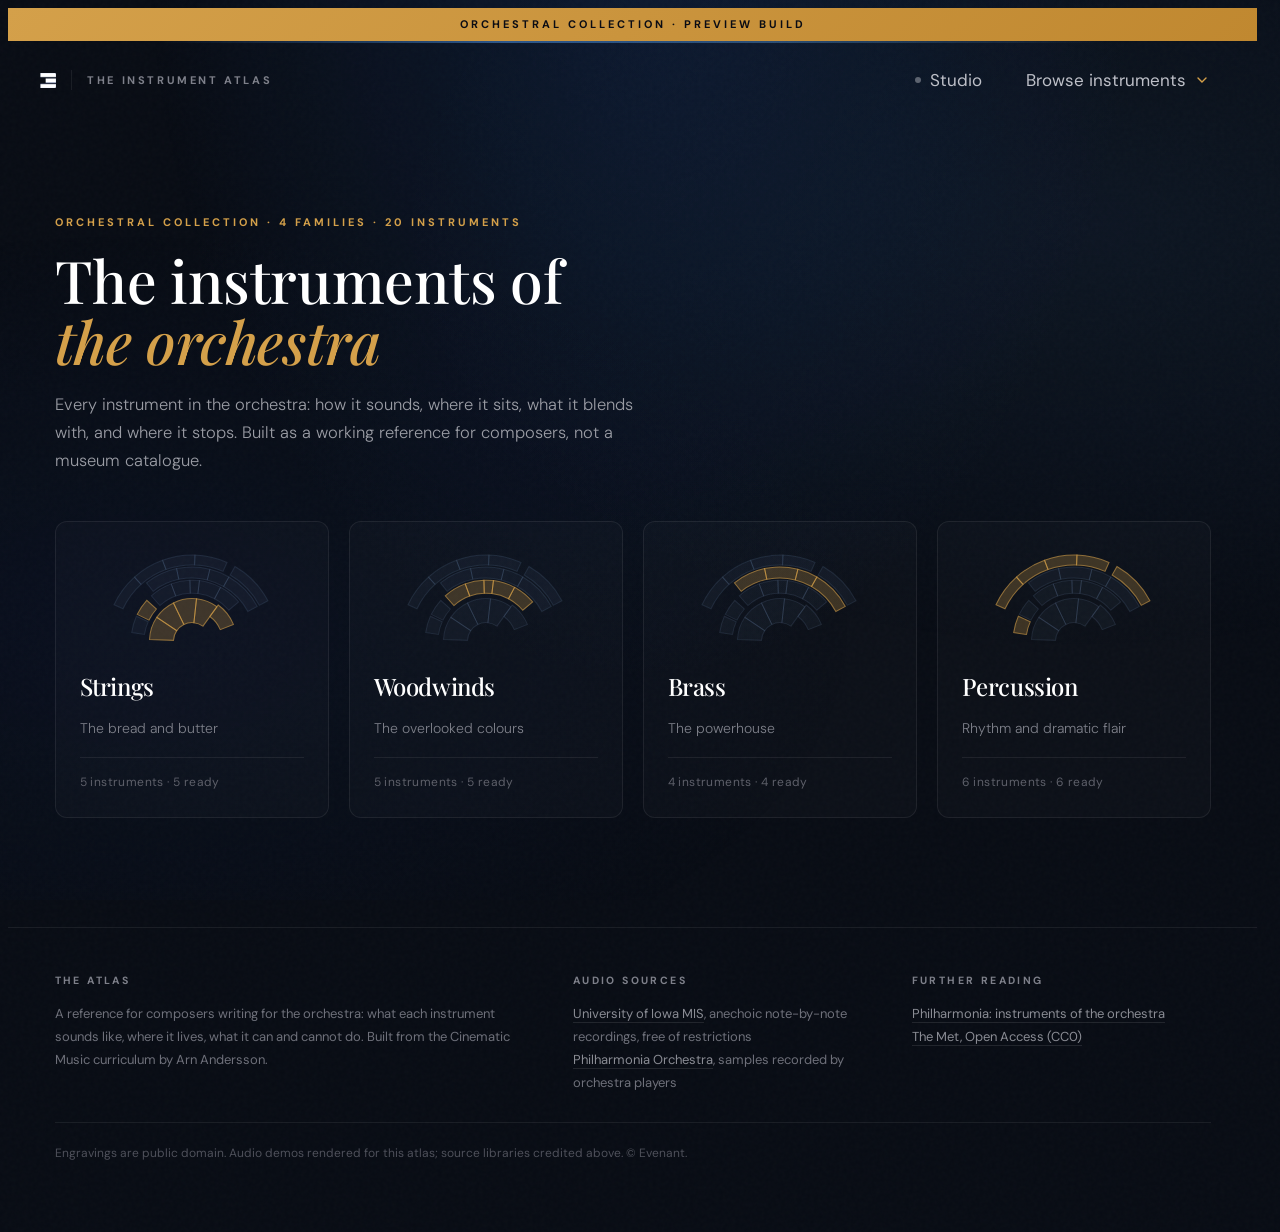
==== commit e4070ee7: "studio: put the dock behind a toggle in the nav, off by default The dock no longer occupies the bott" ====
--- a/index.html
+++ b/index.html
@@ -12,6 +12,11 @@
 </head>
 <body>
 <div class="atl" id="atl">
+  <!-- Family hover footage, home page only. One <video> per family that has a
+       clip, all preload="none" so nothing downloads until a card is hovered.
+       The dark gradient sits ABOVE the video: to see the players better lower
+       the video opacity, never lighten the gradient, or the headline goes. -->
+  <div class="atl-famvid" id="atl-famvid" aria-hidden="true"></div>
   <div class="atl-grain"></div>
   <div class="atl-atmos"></div>
 
@@ -29,6 +34,9 @@
       <div class="atl-nav-crumb" id="atl-nav-crumb"></div>
     </div>
     <div class="atl-nav-right">
+      <button class="atl-studio-btn" id="atl-studio-btn" aria-pressed="false" aria-controls="atl-dock">
+        <span class="dot" aria-hidden="true"></span>Studio
+      </button>
       <div class="atl-select" id="atl-select" data-open="0">
         <button class="atl-select-btn" id="atl-select-btn" aria-haspopup="true" aria-expanded="false">
           <span id="atl-select-label">Browse instruments</span>
--- a/atlas.css
+++ b/atlas.css
@@ -77,6 +77,18 @@
 .atl-nav-right{display:flex;align-items:center;gap:8px}
 
 /* --- instrument selector --- */
+/* Studio toggle: a ghost twin of the Browse instruments pill, sitting to its
+   left. The dock does not exist on the page until this is switched on. */
+.atl-studio-btn{display:flex;align-items:center;gap:9px;padding:9px 18px;border-radius:100px;
+  border:1px solid var(--hair);background:transparent;color:var(--text-dim);
+  font-size:13px;font-weight:500;cursor:pointer;white-space:nowrap;
+  transition:border-color .25s,background .25s,color .25s,box-shadow .25s}
+.atl-studio-btn:hover{border-color:var(--hair-gold);color:#fff}
+.atl-studio-btn .dot{width:6px;height:6px;border-radius:50%;background:currentColor;opacity:.45;
+  transition:opacity .25s,background .25s,box-shadow .25s}
+.atl-studio-btn[aria-pressed="true"]{border-color:var(--gold);background:rgba(212,160,74,.12);color:#fff}
+.atl-studio-btn[aria-pressed="true"] .dot{background:var(--gold);opacity:1;box-shadow:0 0 8px rgba(212,160,74,.8)}
+
 .atl-select{position:relative}
 .atl-select-btn{display:flex;align-items:center;gap:11px;padding:9px 18px;border:1px solid rgba(212,160,74,.42);
   border-radius:100px;font-size:13px;font-weight:500;color:#fff;background:rgba(212,160,74,.07);
@@ -334,7 +346,19 @@
 .atl-demo-meta b{display:block;font-size:14.5px;color:#fff;font-weight:500}
 .atl-demo-meta span{font-size:12.5px;color:var(--text-dim)}
 .atl-wave{display:flex;align-items:flex-end;gap:2px;height:22px;flex:0 0 auto;opacity:.5}
-.atl-wave i{width:2px;background:var(--gold);border-radius:1px;display:block}
+.atl-wave i{width:2px;background:var(--gold);border-radius:1px;display:block;
+  opacity:.34;transition:opacity .12s linear}
+/* a demo with no file keeps the old flat look: every bar at the same weight */
+.atl-demo:not(.is-playable) .atl-wave i{opacity:1}
+.atl-demo.is-playing .atl-wave{opacity:.9}
+.atl-wave i.is-lit{opacity:1}
+.atl-demo-dur{font-size:12px;color:#4E505A;min-width:32px;text-align:right;font-variant-numeric:tabular-nums}
+.atl-demo.is-playing .atl-play{background:rgba(212,160,74,.16);border-color:var(--gold)}
+.atl-play .ico-pause{display:none}
+.atl-demo.is-playing .atl-play .ico-play{display:none}
+.atl-demo.is-playing .atl-play .ico-pause{display:block}
+.atl-demo.is-missing .atl-demo-meta b{color:var(--text-dim)}
+.atl-demo.is-missing .atl-play{opacity:.4}
 .atl-demo-note{font-size:12px;color:#4E505A;margin-top:14px;letter-spacing:.3px}
 
 /* --- detail blocks --- */
@@ -498,6 +522,10 @@
 .atl-dock-toolbar{display:flex;align-items:center;gap:22px;flex-wrap:wrap;padding:0 22px 12px;
   border-bottom:1px solid var(--hair)}
 .atl-dock-spacer{flex:1 1 auto}
+.atl-dock-legend{display:flex;align-items:center;gap:12px}
+.atl-dock-tlabel{font-size:9px;font-weight:700;letter-spacing:1.6px;text-transform:uppercase;color:#4E505A}
+.atl-dock-key{display:inline-flex;align-items:center;gap:6px;font-size:10.5px;color:var(--text-dim);letter-spacing:.3px}
+.atl-dock-key i{width:10px;height:3px;border-radius:2px;display:inline-block}
 .atl-dock-meta{font-size:11px;color:#4E505A;letter-spacing:.4px}
 
 /* --- arrangement: headers and lanes are top-aligned, or an over-tall row
@@ -511,10 +539,11 @@
 .atl-dock-head{display:flex;align-items:center;gap:8px;height:58px;padding:0 12px;
   border-bottom:1px solid rgba(255,255,255,.04);transition:background .2s;position:relative}
 .atl-dock-head:hover{background:rgba(255,255,255,.02)}
-.atl-dock-head::before{content:'';position:absolute;left:0;top:12px;bottom:12px;width:2px;
-  background:var(--trk,transparent);opacity:.55;border-radius:2px}
-.atl-dock-head.is-here{background:rgba(212,160,74,.06)}
-.atl-dock-head.is-here::before{opacity:1;background:var(--gold)}
+.atl-dock-head{padding-left:16px}
+.atl-dock-head::before{content:'';position:absolute;left:0;top:8px;bottom:8px;width:3px;
+  background:var(--fam,transparent);opacity:.9;border-radius:0 2px 2px 0;transition:opacity .2s}
+.atl-dock-head[data-muted="1"]::before{opacity:.22}
+.atl-dock-head.is-here{background:rgba(255,255,255,.03)}
 .atl-dock-head-name{flex:1 1 auto;min-width:0}
 .atl-dock-head-name a,.atl-dock-head-name b{display:block;font-size:12.5px;color:#fff;font-weight:500;
   white-space:nowrap;overflow:hidden;text-overflow:ellipsis;text-decoration:none}
@@ -525,14 +554,15 @@
 .atl-dock .atl-dock-var{padding:2px 7px;border:1px solid var(--hair);border-radius:100px;font-size:9px;font-weight:700;
   letter-spacing:.6px;color:#4E505A;transition:all .18s;line-height:1.5;background:none;cursor:pointer}
 .atl-dock .atl-dock-var:hover{color:#fff;border-color:var(--hair-gold)}
-.atl-dock .atl-dock-var[aria-pressed="true"]{border-color:var(--gold);background:rgba(212,160,74,.16);color:var(--gold)}
+.atl-dock .atl-dock-var[aria-pressed="true"]{border-color:var(--fam);
+  background:color-mix(in srgb,var(--fam) 16%,transparent);color:var(--fam)}
 .atl-dock-ms{display:flex;gap:4px;flex:0 0 auto}
 .atl-dock .atl-dock-ms button{width:20px;height:20px;border-radius:4px;border:1px solid var(--hair);font-size:9px;
   font-weight:700;color:#4E505A;display:flex;align-items:center;justify-content:center;transition:all .18s;
   background:none;cursor:pointer}
 .atl-dock .atl-dock-ms button:hover{color:#fff;border-color:var(--hair-gold)}
 .atl-dock-head[data-muted="1"] .atl-dock-ms .m{background:#C0603A;border-color:#C0603A;color:#0A0C14}
-.atl-dock-head[data-solo="1"] .atl-dock-ms .s{background:var(--gold);border-color:var(--gold);color:#0A0C14}
+.atl-dock-head[data-solo="1"] .atl-dock-ms .s{background:var(--fam);border-color:var(--fam);color:#0A0C14}
 .atl-dock-head[data-muted="1"] .atl-dock-head-name a,
 .atl-dock-head[data-muted="1"] .atl-dock-head-name b{color:#4E505A}
 .atl-dock-playhead{position:absolute;top:0;bottom:0;width:1px;background:var(--gold);pointer-events:none;
@@ -554,8 +584,8 @@
 .atl-dock-opt span{display:block;font-size:11.5px;color:var(--text-dim);font-weight:300;line-height:1.45}
 .atl-dock-opt[aria-current="true"] b{color:var(--gold)}
 
-/* the footer must clear the collapsed strip, or the last line hides behind it */
-.atl-foot{padding-bottom:78px}
+/* the footer only needs to clear the strip while the dock is on screen */
+.atl.has-dock .atl-foot{padding-bottom:78px}
 
 @media (max-width:820px){
   .atl-arr{grid-template-columns:132px 1fr;max-height:min(46vh,420px)}
@@ -564,3 +594,25 @@
   .atl-dock-strip{padding:10px 14px;gap:12px}
   .atl-dock-clock{min-width:70px;font-size:11px}
 }
+
+/* ============================================================================
+   FAMILY HOVER FOOTAGE
+   ----------------------------------------------------------------------------
+   Behind the home page only. Nothing is downloaded until a card is hovered:
+   preload="none" and the src is attached on first hover, so a visitor who never
+   hovers pays nothing. Removed entirely on touch and under reduced motion, so
+   phones never fetch 1.6 MB of video they cannot trigger.
+   ============================================================================ */
+.atl-famvid{position:fixed;inset:0;z-index:0;pointer-events:none;overflow:hidden}
+.atl-famvid video{position:absolute;top:50%;left:50%;transform:translate(-50%,-50%);
+  min-width:100%;min-height:100%;width:auto;height:auto;object-fit:cover;
+  opacity:0;transition:opacity 900ms ease}
+.atl-famvid video.is-on{opacity:.24}
+/* The atmosphere gradient must stay above the footage, or the headline is lost.
+   Nothing else needs raising: the nav, topbar, main, footer and dock are all
+   already positioned with a z-index well above this layer, and restating them
+   here would have overridden the nav's sticky and the dock's fixed. */
+.atl-grain,.atl-atmos{z-index:1}
+
+@media (hover:none){ .atl-famvid{display:none} }
+@media (prefers-reduced-motion:reduce){ .atl-famvid{display:none} }
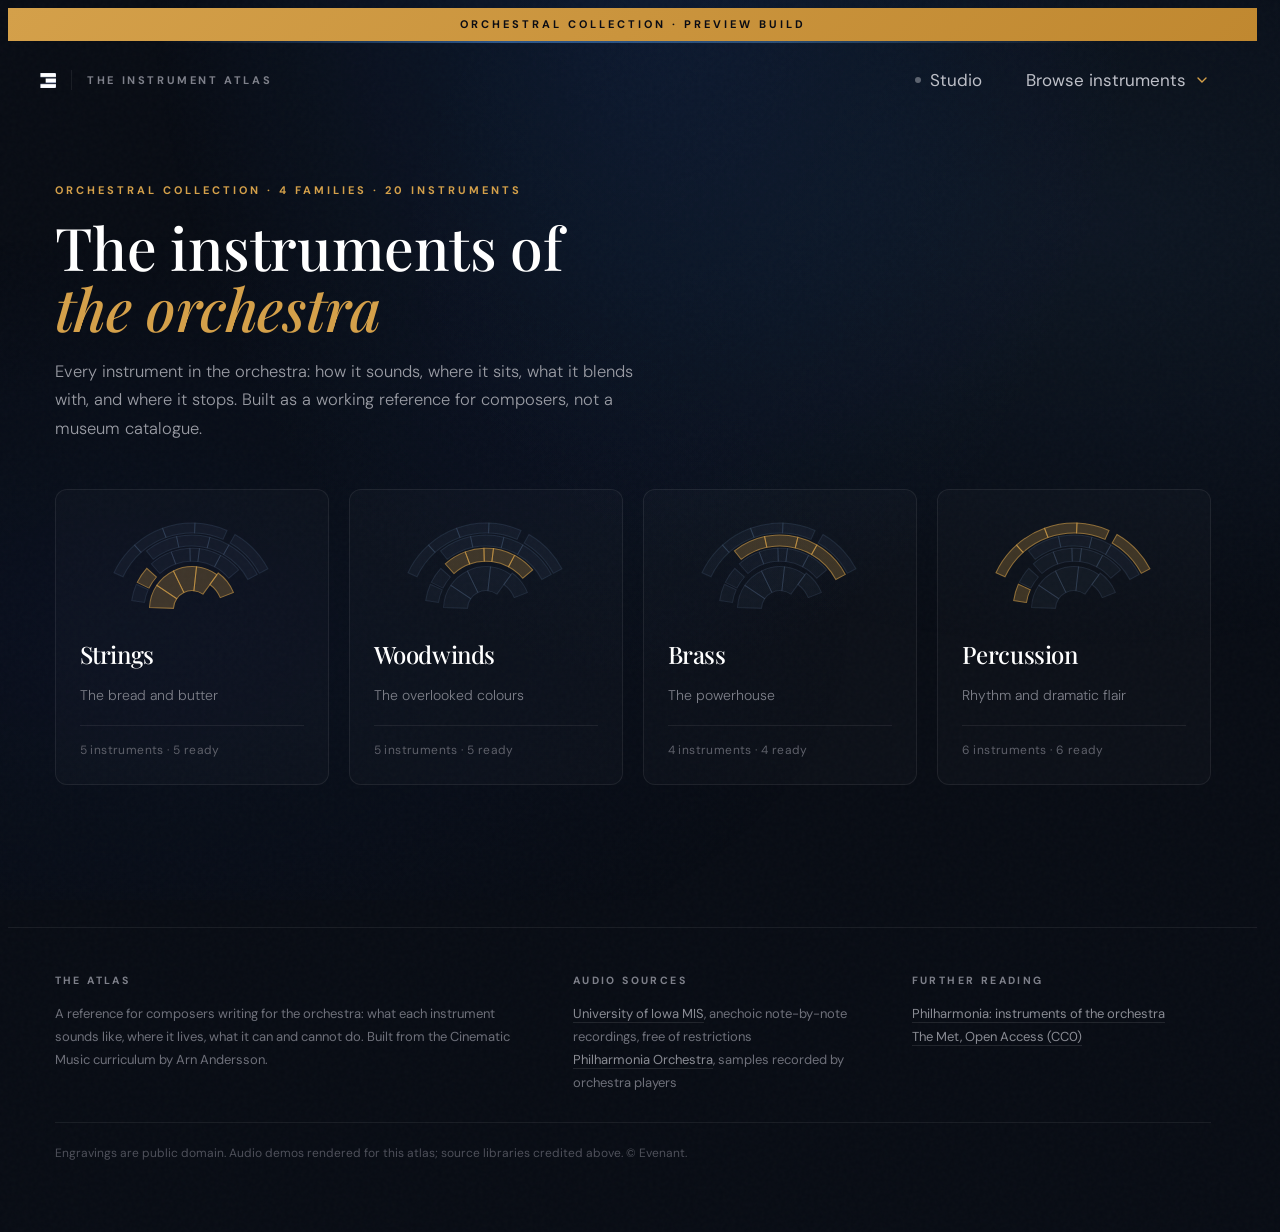
==== commit c2464689: "Sibling rails for stepping sideways through the atlas A faint chevron and label in each margin. Fami" ====
--- a/index.html
+++ b/index.html
@@ -49,6 +49,12 @@
 
   <main class="atl-main" id="atl-view"></main>
 
+  <!-- Sibling rails. Viewport chrome rather than page content, so they live
+       out here and are refilled on each route instead of being rebuilt with
+       the view. Empty on the home page, which has no siblings. -->
+  <a class="atl-rail atl-rail-l" id="atl-rail-l" hidden></a>
+  <a class="atl-rail atl-rail-r" id="atl-rail-r" hidden></a>
+
   <!-- The studio dock is rendered once, here, deliberately OUTSIDE #atl-view.
        Routing replaces the contents of #atl-view on every navigation; if the
        dock lived in there, playback would stop the moment you clicked a link.
--- a/atlas.css
+++ b/atlas.css
@@ -1,11 +1,11 @@
 /* ============================================================
-   EVENANT INSTRUMENT ATLAS — visual mockup
+   EVENANT INSTRUMENT ATLAS · visual mockup
    All classes namespaced .atl- so this can drop into Webflow.
    ============================================================ */
 
 .atl,.atl *,.atl *::before,.atl *::after{margin:0;padding:0;box-sizing:border-box}
 /* Reserve the scrollbar gutter at all times. Without this, switching to a taller
-   tab introduces a scrollbar and the whole page — nav, headline, everything —
+   tab introduces a scrollbar and the whole page, nav, headline and everything,
    jumps left by its width. scrollbar-gutter handles modern browsers; the
    overflow-y fallback covers the rest. */
 html{background:#080C14;overflow-y:scroll;scrollbar-gutter:stable}
@@ -21,6 +21,8 @@
   --text-dim:#7E808A;
   --hair:rgba(255,255,255,.07);
   --hair-gold:rgba(212,160,74,.22);
+  --page-top:64px;    /* one offset for home, family and instrument pages */
+  --plate-art-h:341px; /* drives BOTH the engraving and the 3D box */
   font-family:'DM Sans',-apple-system,sans-serif;
   font-size:17px;color:var(--text);background:var(--bg);line-height:1.7;
   -webkit-font-smoothing:antialiased;overflow-x:hidden;position:relative;min-height:100vh;
@@ -61,18 +63,22 @@
 .atl-nav-div{width:1px;height:20px;background:var(--hair)}
 .atl-nav-title{font-size:11px;font-weight:700;letter-spacing:2.6px;text-transform:uppercase;color:var(--text-dim);white-space:nowrap}
 /* Inside the atlas the breadcrumb states where you are, so the wordmark line
-   is only shown on the front page and the crumb takes its place — in line with
+   is only shown on the front page and the crumb takes its place, in line with
    the logo, as the topmost element on the page. */
 .atl-nav.is-sub .atl-nav-title,.atl-nav.is-sub .atl-nav-div{display:none}
 /* the announcement bar belongs to the collection front page; inside the atlas it
    is just 32px of vertical space taken from the content */
-.atl-topbar.is-hidden,.atl-hero-topline.is-hidden{display:none}
+/* Sub-pages hide the topbar but keep its box, so the first headline sits at
+   the same height on every page. Collapsing it moved family and instrument
+   pages 33px up relative to home, which is half of why they started high. */
+.atl-topbar.is-hidden{visibility:hidden}
+.atl-hero-topline.is-hidden{display:none}
 .atl-nav-sep{display:none;width:1px;height:18px;background:var(--hair);flex:0 0 auto}
 .atl-nav-crumb{display:none;min-width:0}
 .atl-nav.is-sub .atl-nav-sep,.atl-nav.is-sub .atl-nav-crumb{display:flex}
 .atl-nav-crumb .atl-crumb{margin-bottom:0;flex-wrap:nowrap;overflow:hidden}
 /* the root segment wraps its link and slash in one span, so it needs its own
-   gap — without this, "Orchestral" sits flush against the separator */
+   gap: without this, "Orchestral" sits flush against the separator */
 .atl-crumb-root{display:inline-flex;align-items:center;gap:14px}
 .atl-nav-right{display:flex;align-items:center;gap:8px}
 
@@ -120,7 +126,7 @@
 /* --- page shell --- */
 .atl-main{position:relative;z-index:10}
 /* width:100% is load-bearing. .atl-fampage and .atl-home are flex columns, and an
-   auto cross-axis margin (margin:0 auto) on a flex child overrides stretch — the
+   auto cross-axis margin (margin:0 auto) on a flex child overrides stretch, so the
    wrapper would size to its contents and re-centre, so switching between tabs of
    differing content width shifted the whole page sideways. */
 .atl-wrap{width:100%;max-width:1220px;margin:0 auto;padding:0 32px;min-width:0}
@@ -128,7 +134,7 @@
 .atl-topline{height:2px;background:linear-gradient(90deg,transparent 12%,rgba(74,140,212,.6) 40%,rgba(100,170,230,.4) 62%,transparent 88%)}
 
 /* --- hero --- */
-.atl-home{min-height:calc(100vh - 92px);display:flex;flex-direction:column;justify-content:center;padding:44px 0 56px}
+.atl-home{min-height:calc(100vh - 92px);display:flex;flex-direction:column;padding:var(--page-top) 0 56px}
 .atl-hero{position:relative;margin-bottom:46px}
 .atl-hero h1{font-size:clamp(38px,4.6vw,64px);line-height:1.04;margin:18px 0 20px}
 .atl-hero h1 span{display:block}
@@ -151,7 +157,12 @@
 .atl-fam-grid{display:grid;grid-template-columns:repeat(4,1fr);gap:20px}
 .atl-fam-card{display:block;padding:26px 24px 24px;border:1px solid var(--hair);border-radius:12px;background:rgba(255,255,255,.02);
   transition:border-color .3s,background .3s,transform .3s}
-.atl-fam-card:hover{border-color:var(--hair-gold);background:rgba(212,160,74,.03);transform:translateY(-3px)}
+/* The hovered card is the one the footage is playing for, so it takes a nearly
+   opaque dark fill: the video reads around it rather than through it, and the
+   card lifts off the moving background instead of dissolving into it. */
+.atl-fam-card:hover{border-color:var(--hair-gold);transform:translateY(-3px);
+  background:linear-gradient(180deg,rgba(10,14,24,.94) 0%,rgba(8,12,20,.97) 100%);
+  box-shadow:0 18px 44px rgba(0,0,0,.5)}
 .atl-fam-card .plate{font-size:10.5px;font-weight:700;letter-spacing:2.4px;color:var(--gold);text-transform:uppercase}
 .atl-fam-card h3{font-size:24px;margin:0 0 10px}
 .atl-fam-card p{font-size:14px;line-height:1.6;color:var(--text-dim);font-weight:300}
@@ -179,9 +190,15 @@
 .atl-seat-row.is-off b{color:var(--text-dim);font-size:15px}
 
 /* --- family page: tabs --- */
-.atl-fampage{min-height:calc(100vh - 60px);display:flex;flex-direction:column;padding:30px 0 44px}
-.atl-blockhead{font-family:'DM Sans',sans-serif;font-size:12.5px;font-weight:700;letter-spacing:2.6px;
-  text-transform:uppercase;color:var(--gold);margin-bottom:16px}
+.atl-fampage{min-height:calc(100vh - 60px);display:flex;flex-direction:column;padding:var(--page-top) 0 44px}
+/* Section headings. Note the .atl prefix: these are <h3>, and the shared
+   `.atl h1,.atl h2,.atl h3,.atl h4` rule is (0,1,1), so a bare class loses to
+   it. Without the extra class this rendered as Playfair at 12.5px uppercase
+   with the display face's negative tracking, which is why it read as cramped.
+   Set in DM Sans on the same scale as .atl-eyebrow and .atl-label, so all
+   three labels belong to one system rather than three. */
+.atl .atl-blockhead{font-family:'DM Sans',-apple-system,sans-serif;font-size:11px;font-weight:700;
+  letter-spacing:2.4px;text-transform:uppercase;color:var(--gold);line-height:1.4;margin-bottom:18px}
 .atl-tabs{display:flex;gap:24px;border-bottom:1px solid var(--hair);margin-top:24px}
 .atl-tab{position:relative;padding:10px 0 12px;font-size:9.5px;font-weight:700;letter-spacing:1.7px;
   text-transform:uppercase;color:var(--text-dim);transition:color .25s ease}
@@ -220,13 +237,14 @@
   background:linear-gradient(135deg,var(--gold) 0%,var(--gold-deep) 100%)}
 /* transparent: the embedded viewer renders on alpha, so the plate's own
    gradient reads straight through instead of a second darker rectangle */
-/* 11/12 is chosen so this box and the 2D engraving below resolve to the same
-   height at the same column width. They swap in place, and the caption and the
-   facts under them do not move when the toggle is used. */
-.atl-plate-3d{position:relative;aspect-ratio:11/12;border-radius:6px;overflow:hidden;background:transparent;
+/* Both views are given the same explicit height, so they swap in place and the
+   caption and facts below never move. Previously this was an aspect-ratio here
+   and a max-width on the SVG, two numbers that had to be kept in agreement by
+   hand and only matched at one column width. */
+.atl-plate-3d{position:relative;height:var(--plate-art-h);border-radius:6px;overflow:hidden;background:transparent;
   margin:6px 0 18px;display:none}
 .atl-plate-3d iframe{position:absolute;inset:0;width:100%;height:100%;border:0;z-index:2}
-/* hidden until the iframe actually fails — the viewer renders on alpha now,
+/* hidden until the iframe actually fails: the viewer renders on alpha now,
    so anything left underneath it would read straight through the model */
 .atl-plate-3d-fail{position:absolute;inset:0;z-index:1;display:none;align-items:center;justify-content:center;
   padding:24px;text-align:center;font-size:12px;color:#5E606A;line-height:1.6}
@@ -237,9 +255,9 @@
 .atl-plate[data-view="2d"] .atl-cap-3d{display:none}
 
 /* --- instrument page: headline and tabs share the top line --- */
-.atl-instpage{padding:30px 0 44px}
+.atl-instpage{padding:var(--page-top) 0 44px}
 .atl-insthead{display:flex;align-items:flex-end;justify-content:space-between;gap:28px;flex-wrap:wrap;
-  border-bottom:1px solid var(--hair);padding-bottom:20px;margin-bottom:32px}
+  border-bottom:1px solid var(--hair);padding-bottom:18px;margin-bottom:26px}
 .atl-insthead h1{font-size:clamp(34px,4.2vw,54px);line-height:1.02;margin:6px 0 0;letter-spacing:-.6px}
 .atl-insthead .atl-eyebrow{margin-bottom:0}
 .atl-insthead .atl-tabs{border-bottom:none;margin:0;gap:22px}
@@ -315,8 +333,8 @@
 .atl-plate::before,.atl-plate::after{content:'';position:absolute;width:12px;height:12px;border:1px solid var(--hair-gold)}
 .atl-plate::before{top:9px;left:9px;border-right:none;border-bottom:none}
 .atl-plate::after{bottom:9px;right:9px;border-left:none;border-top:none}
-.atl-plate-art{display:flex;justify-content:center;padding:6px 0 18px}
-.atl-plate-art svg{width:100%;max-width:230px;height:auto}   /* 230 × 520/300 matches the 3D box */
+.atl-plate-art{display:flex;justify-content:center;padding:6px 0 18px;height:calc(var(--plate-art-h) + 24px)}
+.atl-plate-art svg{height:var(--plate-art-h);width:auto;max-width:100%}
 .atl-plate-cap{border-top:1px solid var(--hair);padding-top:14px;text-align:center}
 .atl-plate-cap .no{font-size:10.5px;font-weight:700;letter-spacing:2.6px;text-transform:uppercase;color:var(--gold)}
 .atl-plate-cap .nm{font-family:'Playfair Display',serif;font-style:italic;font-size:19px;color:#fff;margin-top:6px}
@@ -385,6 +403,35 @@
 .atl-pager b{font-family:'Playfair Display',serif;font-size:22px;color:#fff;font-weight:500}
 .atl-pager a:hover b{color:var(--gold)}
 .atl-pager .r{text-align:right;margin-left:auto}
+
+/* --- sibling rails ---
+   Fixed in the outer margin, deliberately faint until you go looking for
+   them. The content column is 1220px wide at most, so the rails are only
+   shown once there is gutter to put them in: a chevron alone from 1200px,
+   chevron plus label from 1460px, nothing below that. They are never allowed
+   to sit over the text. */
+.atl-rail{display:none}
+@media (min-width:1200px){
+  /* above .atl-main, which is z-index 10 and spans the full width: without
+     this the rails are visible but unclickable */
+  .atl-rail{position:fixed;top:50%;transform:translateY(-50%);z-index:20;
+    display:flex;align-items:center;gap:8px;padding:12px 4px;
+    color:var(--text-dim);opacity:.24;text-decoration:none;
+    transition:opacity .28s ease,color .28s ease}
+  .atl-rail[hidden]{display:none}
+  .atl-rail:hover,.atl-rail:focus-visible{opacity:1;color:var(--gold)}
+  .atl-rail-l{left:max(14px,calc(50% - 610px - 136px))}
+  .atl-rail-r{right:max(14px,calc(50% - 610px - 136px));justify-content:flex-end;text-align:right}
+  .atl-rail svg{flex:0 0 auto}
+  .atl-rail-txt{display:none;min-width:0;max-width:110px}
+  .atl-rail-txt i{display:block;font-style:normal;font-size:8.5px;font-weight:700;
+    letter-spacing:1.8px;text-transform:uppercase;color:var(--gold);opacity:.8;margin-bottom:3px}
+  .atl-rail-txt b{display:block;font-size:10px;font-weight:700;letter-spacing:1.9px;
+    text-transform:uppercase;line-height:1.35}
+}
+@media (min-width:1460px){
+  .atl-rail-txt{display:block}
+}
 
 /* --- footer / credits --- */
 .atl-foot{border-top:1px solid var(--hair);padding:44px 0 60px;position:relative;z-index:10}
@@ -460,7 +507,7 @@
   .atl-tabs{gap:22px}
   .atl-ticks button{font-size:8px;letter-spacing:.3px}
   .atl-seat{padding:20px}
-  .atl-plate-art svg{max-width:210px}
+  .atl-plate-art svg{height:auto;max-height:var(--plate-art-h)}
   .atl-plate{padding:24px 20px 18px}
   .atl-demo{flex-wrap:wrap;gap:12px}
   .atl-wave{display:none}
@@ -607,7 +654,25 @@
 .atl-famvid video{position:absolute;top:50%;left:50%;transform:translate(-50%,-50%);
   min-width:100%;min-height:100%;width:auto;height:auto;object-fit:cover;
   opacity:0;transition:opacity 900ms ease}
-.atl-famvid video.is-on{opacity:.24}
+.atl-famvid video.is-on{opacity:.20}
+
+/* Scrim over the footage. Three layers, painted above the video but below the
+   grain and atmosphere, and faded in with the clip so a page with nothing
+   playing looks exactly as it did before:
+     1. a soft dark pool centred over the content, darkest where the headline
+        and the cards sit, so the type never has to compete with a bright frame
+     2. top and bottom bands, grounding the nav and the card row
+     3. a vignette, which is what actually gives the footage its depth: the
+        corners fall away and the middle distance reads as lit
+   The right of the frame stays the most visible, so the footage still reads as
+   footage rather than as a texture. */
+.atl-famvid::after{content:'';position:absolute;inset:0;pointer-events:none;
+  opacity:0;transition:opacity 900ms ease;
+  background:
+    radial-gradient(ellipse 60% 68% at 34% 44%,rgba(6,9,16,.58) 0%,rgba(6,9,16,.30) 45%,rgba(6,9,16,0) 76%),
+    linear-gradient(180deg,rgba(8,12,20,.72) 0%,rgba(8,12,20,.16) 18%,rgba(8,12,20,.10) 56%,rgba(8,12,20,.80) 100%),
+    radial-gradient(ellipse 76% 80% at 50% 48%,rgba(4,6,12,0) 44%,rgba(4,6,12,.40) 100%)}
+.atl-famvid.is-active::after{opacity:1}
 /* The atmosphere gradient must stay above the footage, or the headline is lost.
    Nothing else needs raising: the nav, topbar, main, footer and dock are all
    already positioned with a z-index well above this layer, and restating them
@@ -616,3 +681,27 @@
 
 @media (hover:none){ .atl-famvid{display:none} }
 @media (prefers-reduced-motion:reduce){ .atl-famvid{display:none} }
+
+/* ============================================================================
+   FAMILY DEMO PILLS
+   ----------------------------------------------------------------------------
+   A single row under the family lede. Weighted to match the role chips beside
+   them rather than the instrument page's demo rows, because these sit inside
+   running text and should not compete with the headline. The progress line is
+   a scaled child rather than an animated width, so it costs no layout.
+   ============================================================================ */
+.atl-fam-demos{display:flex;flex-wrap:wrap;gap:8px;margin-top:18px}
+.atl .atl-fam-demo{position:relative;display:inline-flex;align-items:center;gap:8px;
+  padding:7px 14px 8px;border:1px solid var(--hair);border-radius:100px;background:transparent;
+  font-size:12px;font-weight:500;color:var(--text-dim);cursor:pointer;overflow:hidden;
+  transition:border-color .22s,color .22s,background .22s}
+.atl .atl-fam-demo:hover{border-color:var(--hair-gold);color:#fff}
+.atl .atl-fam-demo svg{flex:0 0 auto;opacity:.7;transition:opacity .22s}
+.atl .atl-fam-demo:hover svg{opacity:1}
+.atl .atl-fam-demo.is-playing{border-color:var(--gold);color:#fff;background:rgba(212,160,74,.08)}
+.atl .atl-fam-demo.is-playing svg{opacity:1;color:var(--gold)}
+.atl .atl-fam-demo.is-missing{opacity:.45}
+/* 2px gold line under the active pill, driven by transform so it never reflows */
+.atl-fam-demo-prog{position:absolute;left:0;right:0;bottom:0;height:2px;
+  background:linear-gradient(90deg,var(--gold-deep),var(--gold));
+  transform:scaleX(0);transform-origin:left center;pointer-events:none}
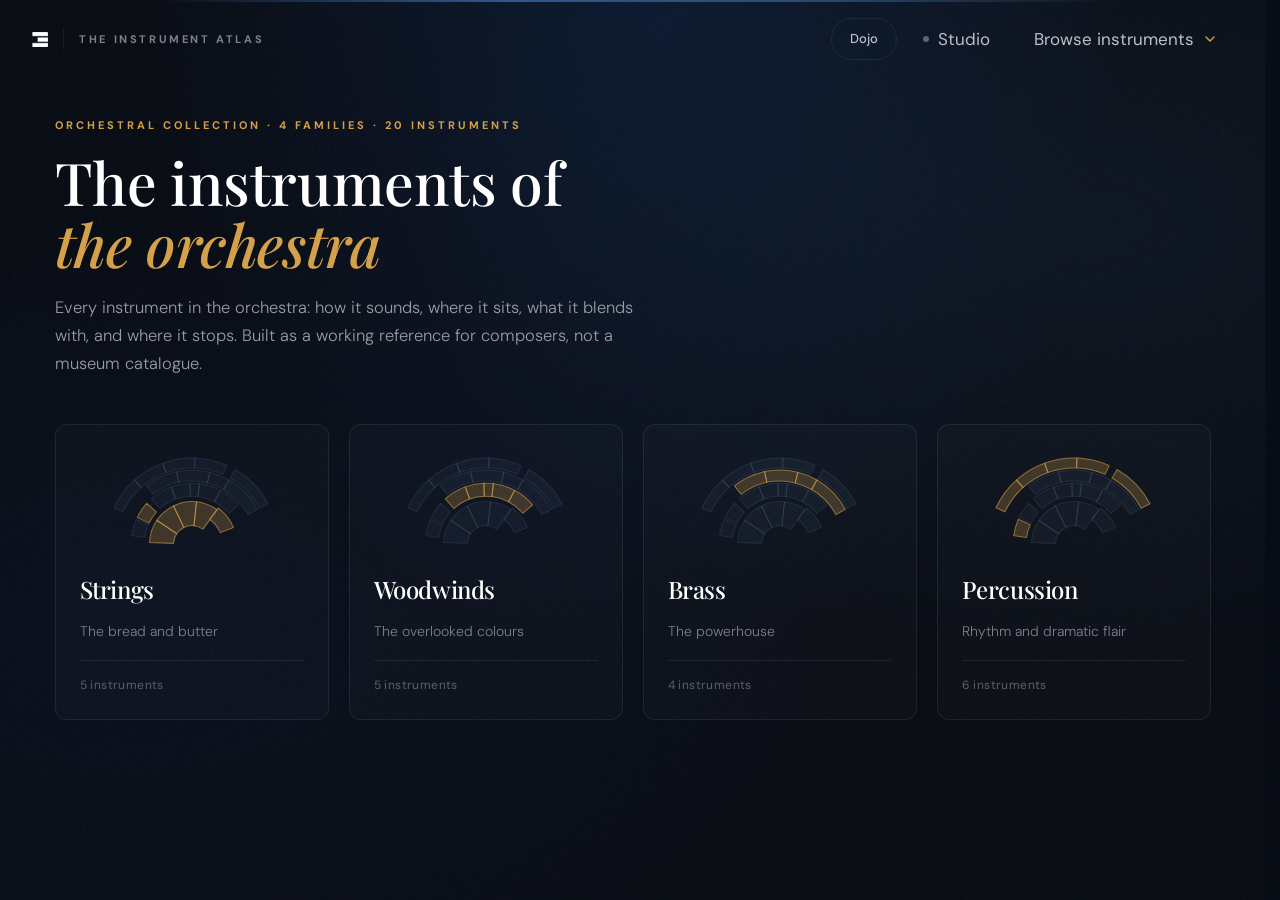
==== commit 1de1c3d8: "The Dojo: ear-training engine and belt 2 A new top-level /dojo section. Questions are assembled at r" ====
--- a/index.html
+++ b/index.html
@@ -34,6 +34,10 @@
       <div class="atl-nav-crumb" id="atl-nav-crumb"></div>
     </div>
     <div class="atl-nav-right">
+      <!-- The dojo is a sibling section, not a module inside the atlas: the
+           atlas is reading, the dojo is practice. This is the only thing the
+           atlas knows about it. -->
+      <a class="atl-studio-btn atl-dojo-btn" href="dojo/">Dojo</a>
       <button class="atl-studio-btn" id="atl-studio-btn" aria-pressed="false" aria-controls="atl-dock">
         <span class="dot" aria-hidden="true"></span>Studio
       </button>
--- a/atlas.css
+++ b/atlas.css
@@ -9,7 +9,7 @@
    jumps left by its width. scrollbar-gutter handles modern browsers; the
    overflow-y fallback covers the rest. */
 html{background:#080C14;overflow-y:scroll;scrollbar-gutter:stable}
-body{background:#080C14}
+body{background:#080C14;margin:0}   /* the .atl reset never covered body itself: its default 8px top and bottom were the last 16px of scroll on every page */
 .atl{
   --bg:#080C14;
   --bg-lift:#0C1220;
@@ -21,7 +21,10 @@
   --text-dim:#7E808A;
   --hair:rgba(255,255,255,.07);
   --hair-gold:rgba(212,160,74,.22);
-  --page-top:64px;    /* one offset for home, family and instrument pages */
+  --page-top:40px;    /* one offset for home, family and instrument pages */
+  --chrome:78px;      /* the sticky nav plus the hairline above it. A page
+                         section is min-height:100vh minus this, so a short
+                         page fills the window exactly and never scrolls. */
   --plate-art-h:341px; /* drives BOTH the engraving and the 3D box */
   font-family:'DM Sans',-apple-system,sans-serif;
   font-size:17px;color:var(--text);background:var(--bg);line-height:1.7;
@@ -68,9 +71,14 @@
 .atl-nav.is-sub .atl-nav-title,.atl-nav.is-sub .atl-nav-div{display:none}
 /* the announcement bar belongs to the collection front page; inside the atlas it
    is just 32px of vertical space taken from the content */
-/* Sub-pages hide the topbar but keep its box, so the first headline sits at
-   the same height on every page. Collapsing it moved family and instrument
-   pages 33px up relative to home, which is half of why they started high. */
+/* The announcement bar and the footer are switched off for now. The bar used
+   to be hidden with visibility on sub-pages so its box stayed reserved and
+   every page's first headline sat at the same height; with it gone everywhere
+   that is true again, 32px higher. Attribution lives on the example or the
+   section it belongs to, not in a site footer. Delete these two rules to bring
+   either back. */
+.atl-topbar{display:none}
+.atl-foot{display:none}
 .atl-topbar.is-hidden{visibility:hidden}
 .atl-hero-topline.is-hidden{display:none}
 .atl-nav-sep{display:none;width:1px;height:18px;background:var(--hair);flex:0 0 auto}
@@ -94,6 +102,11 @@
   transition:opacity .25s,background .25s,box-shadow .25s}
 .atl-studio-btn[aria-pressed="true"]{border-color:var(--gold);background:rgba(212,160,74,.12);color:#fff}
 .atl-studio-btn[aria-pressed="true"] .dot{background:var(--gold);opacity:1;box-shadow:0 0 8px rgba(212,160,74,.8)}
+
+/* The link out to the dojo. Same ghost pill as the studio toggle, but it is a
+   link rather than a switch, so it has no dot and no pressed state. */
+.atl-dojo-btn{color:var(--text-dim)}
+.atl-dojo-btn:hover{border-color:var(--hair-gold);color:var(--gold)}
 
 .atl-select{position:relative}
 .atl-select-btn{display:flex;align-items:center;gap:11px;padding:9px 18px;border:1px solid rgba(212,160,74,.42);
@@ -134,7 +147,7 @@
 .atl-topline{height:2px;background:linear-gradient(90deg,transparent 12%,rgba(74,140,212,.6) 40%,rgba(100,170,230,.4) 62%,transparent 88%)}
 
 /* --- hero --- */
-.atl-home{min-height:calc(100vh - 92px);display:flex;flex-direction:column;padding:var(--page-top) 0 56px}
+.atl-home{min-height:calc(100vh - var(--chrome));display:flex;flex-direction:column;padding:var(--page-top) 0 28px}
 .atl-hero{position:relative;margin-bottom:46px}
 .atl-hero h1{font-size:clamp(38px,4.6vw,64px);line-height:1.04;margin:18px 0 20px}
 .atl-hero h1 span{display:block}
@@ -181,8 +194,8 @@
 .atl-list li{position:relative;padding-left:20px;margin-bottom:11px;font-size:14.5px;line-height:1.6}
 .atl-list li::before{content:'';position:absolute;left:0;top:11px;width:6px;height:1px;background:var(--gold)}
 .atl-list li b{color:#fff;font-weight:500}
-.atl-seat{border:1px solid var(--hair);border-radius:12px;padding:20px 22px;background:rgba(255,255,255,.015)}
-.atl-seat-row{display:flex;justify-content:space-between;align-items:baseline;gap:14px;padding:7px 0;border-bottom:1px solid var(--hair);font-size:14px;transition:opacity .25s ease}
+.atl-seat{border:1px solid var(--hair);border-radius:12px;padding:14px 20px;background:rgba(255,255,255,.015)}
+.atl-seat-row{display:flex;justify-content:space-between;align-items:baseline;gap:14px;padding:5px 0;border-bottom:1px solid var(--hair);font-size:14px;transition:opacity .25s ease}
 .atl-seat-row:last-child{border-bottom:none}
 .atl-seat-row span{color:var(--text-dim)}
 .atl-seat-row b{font-family:'Playfair Display',serif;color:#fff;font-weight:600;font-size:16px;white-space:nowrap}
@@ -190,7 +203,7 @@
 .atl-seat-row.is-off b{color:var(--text-dim);font-size:15px}
 
 /* --- family page: tabs --- */
-.atl-fampage{min-height:calc(100vh - 60px);display:flex;flex-direction:column;padding:var(--page-top) 0 44px}
+.atl-fampage{min-height:calc(100vh - var(--chrome));display:flex;flex-direction:column;padding:var(--page-top) 0 24px}
 /* Section headings. Note the .atl prefix: these are <h3>, and the shared
    `.atl h1,.atl h2,.atl h3,.atl h4` rule is (0,1,1), so a bare class loses to
    it. Without the extra class this rendered as Playfair at 12.5px uppercase
@@ -212,14 +225,21 @@
 
 /* --- family page: instrument grid (sits under the bullets, left column) --- */
 .atl-strip{display:grid;gap:10px}
-.atl-sc{display:flex;flex-direction:column;align-items:center;text-align:center;gap:7px;
-  padding:12px 7px 10px;border:1px solid var(--hair);border-radius:9px;background:rgba(255,255,255,.02);
+.atl-sc{display:flex;flex-direction:column;align-items:center;text-align:center;gap:6px;
+  padding:9px 7px 8px;border:1px solid var(--hair);border-radius:9px;background:rgba(255,255,255,.02);
   transition:border-color .28s ease,background .28s ease,transform .28s ease}
 a.atl-sc:hover{border-color:var(--hair-gold);background:rgba(212,160,74,.04);transform:translateY(-2px)}
 a.atl-sc .atl-sc-art svg{transition:filter .3s ease,transform .3s cubic-bezier(.16,1,.3,1)}
 a.atl-sc:hover .atl-sc-art svg{filter:drop-shadow(0 0 9px rgba(212,160,74,.42));transform:scale(1.06)}
 .atl-sc-art{height:34px;display:flex;align-items:center;justify-content:center}
 .atl-sc-art svg{height:34px;width:auto}
+/* A plate thumbnail is fitted into the same box rather than given the same
+   height: a flute lying on its side is eight times as wide as it is tall and
+   would run out of the card. Both dimensions are caps, so the picture keeps
+   its proportions without object-fit. */
+.atl-sc-art img{max-height:34px;max-width:96px;width:auto;height:auto}
+a.atl-sc .atl-sc-art img{transition:filter .3s ease,transform .3s cubic-bezier(.16,1,.3,1)}
+a.atl-sc:hover .atl-sc-art img{filter:drop-shadow(0 0 9px rgba(212,160,74,.42));transform:scale(1.06)}
 .atl-sc b{font-size:12px;color:#fff;font-weight:500;line-height:1.25}
 .atl-sc.is-planned{opacity:.34;pointer-events:none}
 .atl-sc .st{font-size:8px;letter-spacing:1.4px;text-transform:uppercase;color:#4B4D57;font-weight:700}
@@ -255,7 +275,7 @@
 .atl-plate[data-view="2d"] .atl-cap-3d{display:none}
 
 /* --- instrument page: headline and tabs share the top line --- */
-.atl-instpage{padding:var(--page-top) 0 44px}
+.atl-instpage{padding:var(--page-top) 0 24px}
 .atl-insthead{display:flex;align-items:flex-end;justify-content:space-between;gap:28px;flex-wrap:wrap;
   border-bottom:1px solid var(--hair);padding-bottom:18px;margin-bottom:26px}
 .atl-insthead h1{font-size:clamp(34px,4.2vw,54px);line-height:1.02;margin:6px 0 0;letter-spacing:-.6px}
@@ -289,7 +309,7 @@
 /* --- seating map (unframed; the table below already labels it) --- */
 /* negative top margin pulls the arc's crown up to the cap height of the first
    line of text in the left column, so the two columns start on the same line */
-.atl-seatmap{margin:-4px 0 16px}
+.atl-seatmap{margin:-4px 0 12px}
 .atl-seatmap svg{width:100%;display:block;overflow:visible}
 
 /* --- ensemble sizer --- */
@@ -334,7 +354,12 @@
 .atl-plate::before{top:9px;left:9px;border-right:none;border-bottom:none}
 .atl-plate::after{bottom:9px;right:9px;border-left:none;border-top:none}
 .atl-plate-art{display:flex;justify-content:center;padding:6px 0 18px;height:calc(var(--plate-art-h) + 24px)}
-.atl-plate-art svg{height:var(--plate-art-h);width:auto;max-width:100%}
+.atl-plate-art svg,
+.atl-plate-art img{height:var(--plate-art-h);width:auto;max-width:100%}
+/* A landscape engraving, a trumpet lying on its side, is wider than the column
+   at full plate height. max-width clamps the box but not the picture, so
+   object-fit keeps the drawing in proportion inside it instead of squashing. */
+.atl-plate-art img{object-fit:contain}
 .atl-plate-cap{border-top:1px solid var(--hair);padding-top:14px;text-align:center}
 .atl-plate-cap .no{font-size:10.5px;font-weight:700;letter-spacing:2.6px;text-transform:uppercase;color:var(--gold)}
 .atl-plate-cap .nm{font-family:'Playfair Display',serif;font-style:italic;font-size:19px;color:#fff;margin-top:6px}
@@ -379,8 +404,20 @@
 .atl-demo.is-missing .atl-play{opacity:.4}
 .atl-demo-note{font-size:12px;color:#4E505A;margin-top:14px;letter-spacing:.3px}
 
+/* --- basic info strip --- */
+/* Same three rows as the plate caption, laid out across the page instead of
+   down it. auto-fit means an instrument whose facts run long still gets one
+   cell each rather than a squeezed three-up. */
+.atl-basics{display:grid;grid-template-columns:repeat(auto-fit,minmax(200px,1fr));gap:1px;
+  margin-top:40px;background:var(--hair);border:1px solid var(--hair);border-radius:3px;overflow:hidden}
+.atl-basics div{background:var(--bg-lift);padding:15px 20px}
+.atl-basics span{display:block;font-size:9px;font-weight:700;letter-spacing:1.6px;text-transform:uppercase;
+  color:var(--text-dim);margin-bottom:5px}
+.atl-basics b{font-size:16px;color:#fff;font-weight:500;letter-spacing:-.2px}
+.atl-basics b em{font-style:normal;font-size:12px;color:var(--text-dim);font-weight:400}
+
 /* --- detail blocks --- */
-.atl-detail{display:grid;grid-template-columns:repeat(2,1fr);gap:48px 56px;padding:56px 0}
+.atl-detail{display:grid;grid-template-columns:repeat(2,1fr);gap:48px 56px;padding:40px 0 56px}
 .atl-block h3{font-size:13px;font-family:'DM Sans',sans-serif;font-weight:700;letter-spacing:2.6px;text-transform:uppercase;
   color:var(--gold);padding-bottom:12px;margin-bottom:18px;border-bottom:1px solid var(--hair)}
 .atl-reg{padding:14px 0;border-bottom:1px solid var(--hair)}
@@ -408,20 +445,20 @@
    Fixed in the outer margin, deliberately faint until you go looking for
    them. The content column is 1220px wide at most, so the rails are only
    shown once there is gutter to put them in: a chevron alone from 1200px,
-   chevron plus label from 1460px, nothing below that. They are never allowed
-   to sit over the text. */
+   chevron plus label from 1500px, nothing below that. They sit as far out as
+   the viewport allows and are never allowed to reach the text. */
 .atl-rail{display:none}
 @media (min-width:1200px){
   /* above .atl-main, which is z-index 10 and spans the full width: without
      this the rails are visible but unclickable */
   .atl-rail{position:fixed;top:50%;transform:translateY(-50%);z-index:20;
     display:flex;align-items:center;gap:8px;padding:12px 4px;
-    color:var(--text-dim);opacity:.24;text-decoration:none;
-    transition:opacity .28s ease,color .28s ease}
+    color:var(--text-dim);opacity:.1;text-decoration:none;
+    transition:opacity .34s ease,color .34s ease}
   .atl-rail[hidden]{display:none}
   .atl-rail:hover,.atl-rail:focus-visible{opacity:1;color:var(--gold)}
-  .atl-rail-l{left:max(14px,calc(50% - 610px - 136px))}
-  .atl-rail-r{right:max(14px,calc(50% - 610px - 136px));justify-content:flex-end;text-align:right}
+  .atl-rail-l{left:12px}
+  .atl-rail-r{right:12px;justify-content:flex-end;text-align:right}
   .atl-rail svg{flex:0 0 auto}
   .atl-rail-txt{display:none;min-width:0;max-width:110px}
   .atl-rail-txt i{display:block;font-style:normal;font-size:8.5px;font-weight:700;
@@ -429,8 +466,14 @@
   .atl-rail-txt b{display:block;font-size:10px;font-weight:700;letter-spacing:1.9px;
     text-transform:uppercase;line-height:1.35}
 }
-@media (min-width:1460px){
+@media (min-width:1500px){
+  /* Wide enough for the labels. 32px is the page gutter and as far out as
+     they are allowed to go; the calc is what stops the label reaching the
+     text on the narrower end of this range. The text column starts at
+     50% - 578px, the rail is 135px wide, and 12px of air keeps them apart. */
   .atl-rail-txt{display:block}
+  .atl-rail-l{left:min(32px,calc(50% - 725px))}
+  .atl-rail-r{right:min(32px,calc(50% - 725px))}
 }
 
 /* --- footer / credits --- */
@@ -443,19 +486,14 @@
 .atl-foot .fine{margin-top:28px;padding-top:20px;border-top:1px solid var(--hair);font-size:12px;color:#4E505A}
 
 /* --- timbre page --- */
-.atl-timbre-head{display:grid;grid-template-columns:1.25fr .75fr;gap:56px;align-items:start;margin-bottom:26px}
-.atl-timbre-lede{font-size:15px;line-height:1.65;color:#9A9CA4;font-weight:300;max-width:600px}
-.atl-timbre-stats{display:grid;grid-template-columns:repeat(3,1fr);gap:1px;background:var(--hair);
-  border:1px solid var(--hair);border-radius:8px;overflow:hidden}
-.atl-timbre-stats div{background:#080C14;padding:14px 14px}
-.atl-timbre-stats span{display:block;font-size:9.5px;font-weight:700;letter-spacing:1.8px;
-  text-transform:uppercase;color:var(--text-dim);margin-bottom:6px}
-.atl-timbre-stats b{font-family:'Playfair Display',serif;font-size:17px;color:#fff;font-weight:600;line-height:1.2}
 .atl-timbre-chart{border:1px solid var(--hair);border-radius:12px;padding:14px 10px 10px;
   background:rgba(255,255,255,.015)}
 .atl-timbre-chart svg{width:100%;height:auto;display:block;overflow:visible}
 .atl-timbre-key{display:flex;gap:26px;flex-wrap:wrap;margin-top:16px;font-size:11px;color:#5E606A;letter-spacing:.3px}
 .atl-timbre-key i{display:inline-block;width:16px;height:3px;border-radius:2px;vertical-align:middle;margin-right:8px}
+.atl-timbre-key .atl-key-solid{background:var(--text);opacity:.85}
+.atl-timbre-key .atl-key-faded{background:var(--text);opacity:.22}
+.atl-timbre-key .atl-key-note{color:#43454E;margin-left:auto;text-align:right}
 
 /* --- reveal --- */
 .atl-fade{opacity:0;transform:translateY(22px);transition:opacity .7s ease,transform .7s cubic-bezier(.16,1,.3,1)}
@@ -469,7 +507,6 @@
   .atl-plate{max-width:440px}
   .atl-cols{grid-template-columns:1fr;gap:36px}
   .atl-ovw{grid-template-columns:1fr;gap:34px}
-  .atl-timbre-head{grid-template-columns:1fr;gap:24px}
   .atl-model-head{flex-direction:column;gap:16px}
   .atl-fampage{min-height:0;padding:30px 0 48px}
   .atl-home{min-height:0;padding:40px 0 56px}
@@ -493,21 +530,28 @@
   .atl-insthead{gap:10px;align-items:flex-start;flex-direction:column;padding-bottom:10px;margin-bottom:18px}
   .atl-insthead .atl-tabs{gap:18px;width:100%}
   .atl-insthead .atl-tab[aria-selected="true"]::after{bottom:-10px}
-  .atl-nav-crumb .atl-crumb-root{display:none}
-  .atl-nav-crumb .atl-crumb{font-size:10px;letter-spacing:1.6px;gap:10px}
+  /* The nav crumb is the first thing to go when the bar is short of room: it
+     was clipping mid-word ("STRINGS / CE"), and the family eyebrow and the
+     headline directly beneath it already say where you are. */
+  .atl-nav.is-sub .atl-nav-crumb,.atl-nav.is-sub .atl-nav-sep{display:none}
   .atl-fam-grid,.atl-inst-grid,.atl-detail,.atl-foot-grid,.atl-gallery{grid-template-columns:1fr}
   .atl-strip{grid-template-columns:repeat(3,minmax(0,1fr))!important}
   .atl-detail{gap:34px;padding:36px 0}
-  .atl-timbre-stats{grid-template-columns:1fr}
-  .atl-timbre-chart{padding:10px 4px 6px}
+  /* Twenty labelled rows and an 88 key piano do not survive being scaled to a
+     phone: at 390px the instrument names come out about four pixels tall. The
+     chart keeps a legible width and the reader swipes it instead. */
+  .atl-timbre-chart{padding:10px 4px 6px;overflow-x:auto;-webkit-overflow-scrolling:touch}
+  .atl-timbre-chart svg{min-width:720px}
   .atl-timbre-key{gap:14px;font-size:10px}
+  .atl-timbre-key .atl-key-note{margin-left:0;text-align:left}
   .atl-menu{position:fixed;left:12px;right:12px;top:64px;width:auto;max-height:72vh;overflow:auto;
     grid-template-columns:1fr;gap:18px;padding:20px}
   .atl-select-btn{padding:8px 13px;font-size:12.5px}
   .atl-tabs{gap:22px}
   .atl-ticks button{font-size:8px;letter-spacing:.3px}
   .atl-seat{padding:20px}
-  .atl-plate-art svg{height:auto;max-height:var(--plate-art-h)}
+  .atl-plate-art svg,
+  .atl-plate-art img{height:auto;max-height:var(--plate-art-h)}
   .atl-plate{padding:24px 20px 18px}
   .atl-demo{flex-wrap:wrap;gap:12px}
   .atl-wave{display:none}
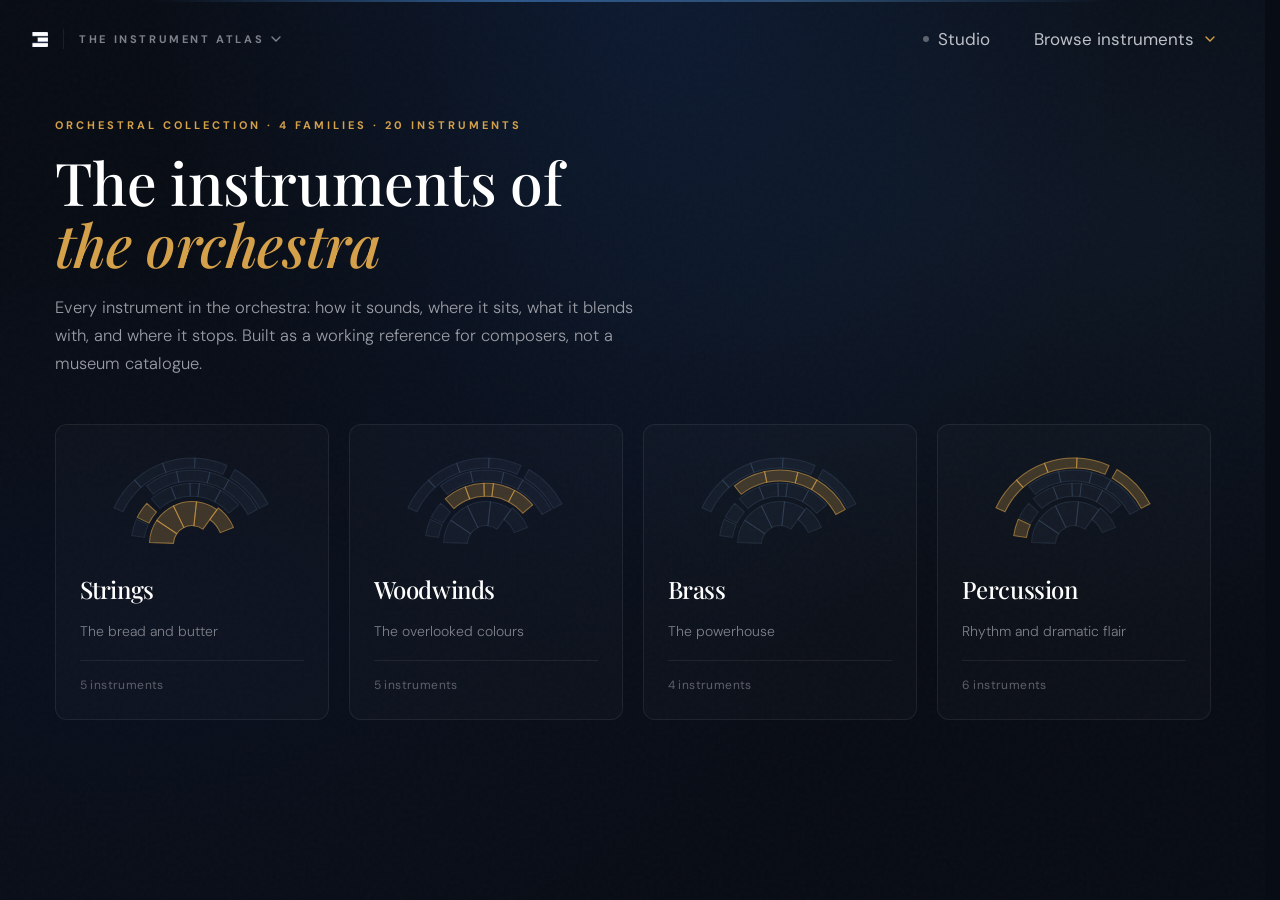
==== commit 508cda05: "Module switcher across the tools, and a minimal Ear Training Navigation for a growing set of Evenant" ====
--- a/index.html
+++ b/index.html
@@ -9,6 +9,7 @@
 <link rel="preconnect" href="https://fonts.gstatic.com" crossorigin>
 <link href="https://fonts.googleapis.com/css2?family=DM+Sans:ital,opsz,wght@0,9..40,300;0,9..40,400;0,9..40,500;0,9..40,700;1,9..40,300;1,9..40,400&family=Playfair+Display:ital,wght@0,400;0,500;0,600;0,700;1,400;1,500&display=swap" rel="stylesheet">
 <link rel="stylesheet" href="atlas.css">
+<link rel="stylesheet" href="evenant-nav.css">
 </head>
 <body>
 <div class="atl" id="atl">
@@ -29,15 +30,14 @@
         <img class="atl-logo" alt="Evenant" src="[data-uri]">
       </a>
       <div class="atl-nav-div"></div>
-      <div class="atl-nav-title">The Instrument Atlas</div>
+      <!-- The module switcher adopts this element: evenant-nav.js moves it inside
+           a button and adds a chevron. Its classes and text stay as they are, so
+           .atl-nav-title still owns its typography. -->
+      <div class="atl-nav-title" data-ev-switch>The Instrument Atlas</div>
       <div class="atl-nav-sep"></div>
       <div class="atl-nav-crumb" id="atl-nav-crumb"></div>
     </div>
     <div class="atl-nav-right">
-      <!-- The dojo is a sibling section, not a module inside the atlas: the
-           atlas is reading, the dojo is practice. This is the only thing the
-           atlas knows about it. -->
-      <a class="atl-studio-btn atl-dojo-btn" href="dojo/">Dojo</a>
       <button class="atl-studio-btn" id="atl-studio-btn" aria-pressed="false" aria-controls="atl-dock">
         <span class="dot" aria-hidden="true"></span>Studio
       </button>
@@ -93,6 +93,8 @@
 
 </div>
 
+<script defer src="evenant-modules.js" data-module="atlas"></script>
+<script defer src="evenant-nav.js"></script>
 <script defer src="atlas-data.js"></script>
 <script defer src="atlas.js"></script>
 <script defer src="atlas-studio.js"></script>
--- a/atlas.css
+++ b/atlas.css
@@ -65,10 +65,12 @@
 .atl-logo-fallback{font-family:'Playfair Display',serif;font-size:19px;color:#fff;letter-spacing:.5px}
 .atl-nav-div{width:1px;height:20px;background:var(--hair)}
 .atl-nav-title{font-size:11px;font-weight:700;letter-spacing:2.6px;text-transform:uppercase;color:var(--text-dim);white-space:nowrap}
-/* Inside the atlas the breadcrumb states where you are, so the wordmark line
-   is only shown on the front page and the crumb takes its place, in line with
-   the logo, as the topmost element on the page. */
-.atl-nav.is-sub .atl-nav-title,.atl-nav.is-sub .atl-nav-div{display:none}
+/* The wordmark used to be hidden on sub-pages so the breadcrumb could take its
+   place. It is the module switcher now, and a switcher you cannot reach from an
+   instrument page is not one, so it stays and the crumb follows it. The crumb
+   is still the first thing dropped when the bar runs out of room — see the
+   phone block near the end of this file. */
+.atl-nav.is-sub .atl-nav-div{display:none}
 /* the announcement bar belongs to the collection front page; inside the atlas it
    is just 32px of vertical space taken from the content */
 /* The announcement bar and the footer are switched off for now. The bar used
@@ -102,11 +104,6 @@
   transition:opacity .25s,background .25s,box-shadow .25s}
 .atl-studio-btn[aria-pressed="true"]{border-color:var(--gold);background:rgba(212,160,74,.12);color:#fff}
 .atl-studio-btn[aria-pressed="true"] .dot{background:var(--gold);opacity:1;box-shadow:0 0 8px rgba(212,160,74,.8)}
-
-/* The link out to the dojo. Same ghost pill as the studio toggle, but it is a
-   link rather than a switch, so it has no dot and no pressed state. */
-.atl-dojo-btn{color:var(--text-dim)}
-.atl-dojo-btn:hover{border-color:var(--hair-gold);color:var(--gold)}
 
 .atl-select{position:relative}
 .atl-select-btn{display:flex;align-items:center;gap:11px;padding:9px 18px;border:1px solid rgba(212,160,74,.42);
@@ -521,7 +518,7 @@
   .atl-wrap{padding:0 20px}
   .atl-nav{padding:12px 20px}
   .atl-logo{height:13px}
-  .atl-nav-div,.atl-nav-title{display:none}
+  .atl-nav-div{display:none}   /* the module name stays: it is the switcher */
   .atl-topbar{font-size:9.5px;letter-spacing:2px}
   .atl-home{min-height:auto;padding:36px 0 52px}
   .atl-hero{margin-bottom:32px}
--- a/evenant-nav.css
+++ b/evenant-nav.css
@@ -0,0 +1,122 @@
+/* ============================================================================
+   EVENANT · MODULE SWITCHER · STYLES
+   ----------------------------------------------------------------------------
+   Loaded by every tool. The four headers have four stylesheets and three sets
+   of token NAMES for the same palette, so every value below reads the host's
+   token first and falls back to the design-system value from HANDOFF §2:
+   var(--dim, var(--text-dim, #7E808A)). The switcher therefore looks identical
+   everywhere without any host having to define anything.
+
+   Every rule is scoped two classes deep (.ev-switch .ev-switch-btn). A bare
+   .ev-switch-btn scores (0,1,0) and loses to atlas.css's `.atl button`
+   (0,1,1) — which sets `font:inherit` and would drop the adopted title from
+   11px/700 to the 17px body font. That is the one thing this component must
+   never do, so the specificity is deliberate, not incidental.
+   ============================================================================ */
+
+/* The module name must stay legible, so the switcher never shrinks: in a
+   cramped header it is the crumb or the piece title beside it that gives way,
+   both of which already truncate. */
+.ev-switch{display:flex;align-items:center;flex:0 0 auto}
+
+/* ---- trigger -------------------------------------------------------------
+   The label inside is ADOPTED from the host header and is never styled here:
+   no font, no colour, no spacing. Hover, focus and open states are carried by
+   the background and the chevron alone, so the title's own colour stays
+   exactly what the host stylesheet set.
+
+   padding and an equal negative margin grow the hit area without moving a
+   pixel of what you can see. */
+.ev-switch .ev-switch-btn{
+  display:inline-flex;align-items:center;gap:7px;
+  padding:10px;margin:-10px;border:0;background:none;color:inherit;
+  border-radius:8px;cursor:pointer;min-width:0;
+  font:inherit;letter-spacing:inherit;text-transform:inherit;line-height:inherit;
+  /* a button defaults to text-align:center, and text-align inherits — without
+     this the adopted title computes as centred where it used to compute as
+     start. Invisible here, because the label is a flex item sized to its own
+     text, but it is still a changed style on an element we promised not to
+     touch, and it would show the moment a header gave one room to spare. */
+  text-align:inherit;
+  transition:background .2s ease;
+  -webkit-tap-highlight-color:transparent;
+}
+.ev-switch .ev-switch-btn:hover{background:rgba(255,255,255,.05)}
+.ev-switch[data-open="1"] .ev-switch-btn{background:rgba(212,160,74,.10)}
+.ev-switch .ev-switch-btn:focus-visible{
+  outline:2px solid var(--gold,#D4A04A);outline-offset:1px}
+
+/* the label only exists when the header had no module title to adopt */
+.ev-switch .ev-switch-label{
+  font-size:11px;font-weight:700;letter-spacing:2.6px;text-transform:uppercase;
+  color:var(--dim,var(--text-dim,#7E808A));white-space:nowrap;
+  overflow:hidden;text-overflow:ellipsis}
+
+.ev-switch .ev-chev{
+  flex:0 0 auto;color:var(--dim,var(--text-dim,#7E808A));
+  transition:transform .22s ease,color .2s ease}
+.ev-switch .ev-switch-btn:hover .ev-chev{color:var(--gold,#D4A04A)}
+.ev-switch[data-open="1"] .ev-chev{transform:rotate(180deg);color:var(--gold,#D4A04A)}
+
+/* ---- menu ----------------------------------------------------------------
+   position:fixed, not absolute. score.html clips at html,body{overflow:hidden}
+   and the atlas sits inside overflow-x:hidden, so an absolutely positioned
+   menu is cut off in two of the four headers. Fixed also keeps this to one
+   stacking context instead of four. Surface, radius and shadow are the atlas
+   .atl-menu treatment, so it reads as the same family of menu. */
+.ev-menu{
+  position:fixed;z-index:9000;
+  width:264px;max-width:calc(100vw - 16px);
+  padding:6px;
+  background:#0B111C;border:1px solid var(--hair,rgba(255,255,255,.07));
+  border-radius:12px;box-shadow:0 30px 80px rgba(0,0,0,.6);
+  font-family:'DM Sans',-apple-system,sans-serif;
+}
+.ev-menu[hidden]{display:none}
+
+.ev-menu .ev-rule{height:1px;margin:6px 4px;background:var(--hair,rgba(255,255,255,.07))}
+
+.ev-menu .ev-item{
+  display:flex;align-items:center;gap:11px;
+  padding:9px 10px;border-radius:8px;
+  font-size:13.5px;font-weight:400;line-height:1.35;letter-spacing:0;text-transform:none;
+  color:var(--text,#BEC0C8);text-decoration:none;
+  transition:background .15s ease,color .15s ease}
+.ev-menu .ev-item .ev-ico{flex:0 0 auto;width:16px;height:16px;color:var(--faint,#4E505A);
+  transition:color .15s ease}
+.ev-menu .ev-item-name{flex:1 1 auto;min-width:0;overflow:hidden;text-overflow:ellipsis;white-space:nowrap}
+
+.ev-menu a.ev-item:hover,
+.ev-menu a.ev-item:focus-visible{background:rgba(255,255,255,.05);color:#fff;outline:none}
+.ev-menu a.ev-item:hover .ev-ico,
+.ev-menu a.ev-item:focus-visible .ev-ico{color:var(--gold,#D4A04A)}
+.ev-menu a.ev-item:focus-visible{box-shadow:inset 0 0 0 1px var(--hair-gold,rgba(212,160,74,.24))}
+
+/* the tool you are in: a tint and a tick, not a different shape */
+.ev-menu .ev-item[data-active="1"]{background:rgba(212,160,74,.10);color:#fff}
+.ev-menu .ev-item[data-active="1"] .ev-ico{color:var(--gold,#D4A04A)}
+.ev-menu .ev-tick{flex:0 0 auto;width:12px;height:12px;color:var(--gold,#D4A04A)}
+
+.ev-menu .ev-item[aria-disabled]{color:var(--faint,#4E505A);cursor:default}
+.ev-menu .ev-soon{flex:0 0 auto;font-size:9px;font-weight:700;letter-spacing:1.4px;
+  text-transform:uppercase;color:var(--faint,#4E505A);
+  border:1px solid var(--hair,rgba(255,255,255,.07));border-radius:100px;padding:2px 7px}
+
+/* ---- narrow --------------------------------------------------------------
+   The menu still hangs under the trigger — no sidebar, no bottom bar — but it
+   takes more of the width and every row clears the 44px touch target. */
+@media (max-width:760px){
+  .ev-menu{width:min(280px,calc(100vw - 24px));padding:7px}
+  .ev-menu .ev-item{padding:0 10px;min-height:44px;font-size:14.5px}
+  .ev-switch .ev-switch-btn{padding:11px 10px;margin:-11px -10px;position:relative}
+  /* The touch target has to clear 44px, and the headers it sits in are between
+     34px and 41px tall. Growing the button would make the header taller on
+     phones, so the extra height is a pseudo-element instead: it takes the taps
+     and occupies no layout at all. */
+  .ev-switch .ev-switch-btn::after{content:'';position:absolute;left:0;right:0;
+    top:50%;transform:translateY(-50%);height:46px}
+}
+
+@media (prefers-reduced-motion:reduce){
+  .ev-switch .ev-chev,.ev-switch .ev-switch-btn,.ev-menu .ev-item{transition:none}
+}
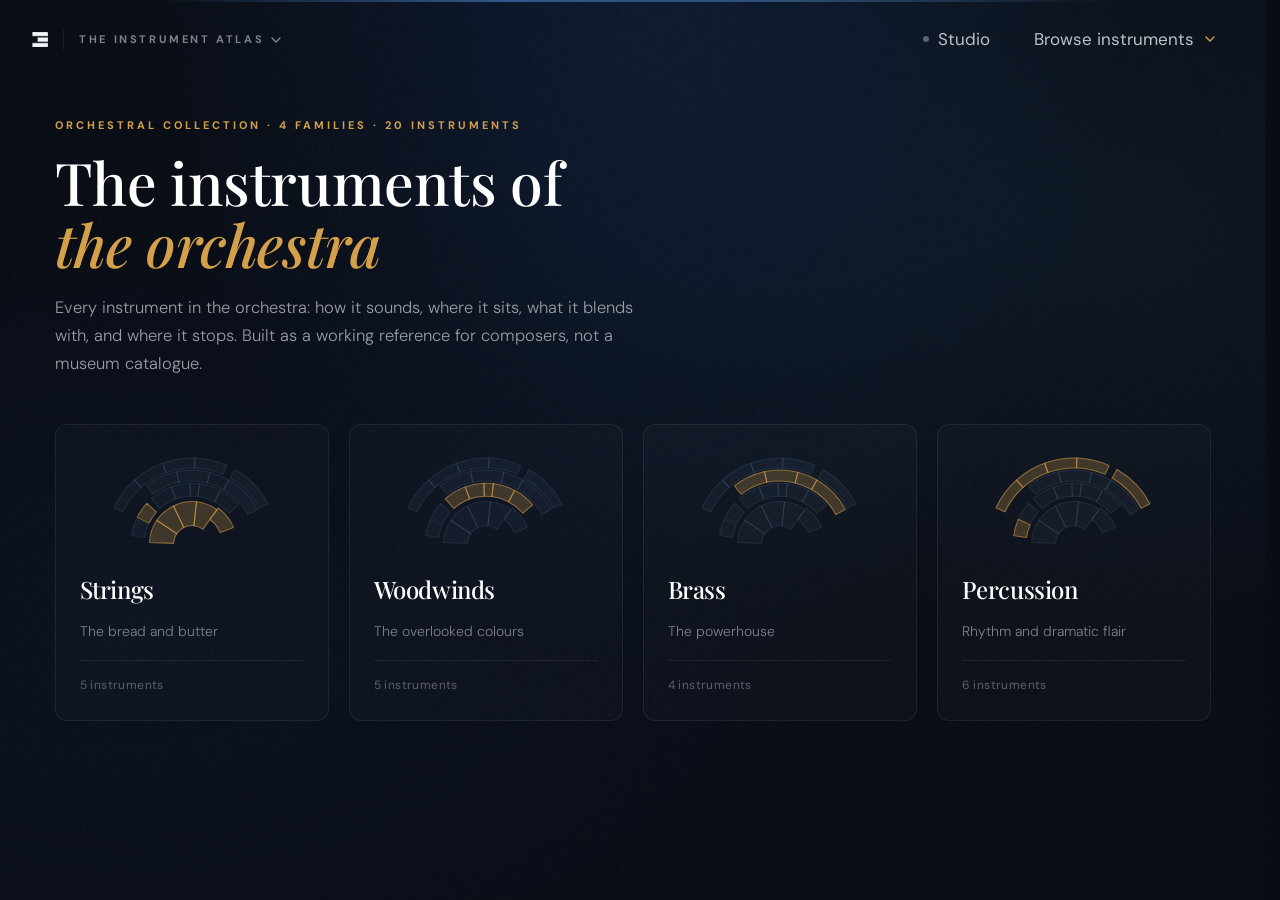
==== commit 9cc71c3f: "One brand bar for every tool The five headers had drifted: heights of 76, 61, 49, 48 and 46px, three" ====
--- a/index.html
+++ b/index.html
@@ -24,16 +24,12 @@
   <div class="atl-topbar" id="atl-topbar">Orchestral Collection · Preview Build</div>
   <div class="atl-topline"></div>
 
-  <nav class="atl-nav" id="atl-nav">
+  <nav class="atl-nav ev-bar" id="atl-nav">
     <div class="atl-nav-left">
-      <a href="#/" aria-label="Atlas home" style="display:flex;align-items:center;gap:10px">
-        <img class="atl-logo" alt="Evenant" src="[data-uri]">
-      </a>
-      <div class="atl-nav-div"></div>
-      <!-- The module switcher adopts this element: evenant-nav.js moves it inside
-           a button and adds a chevron. Its classes and text stay as they are, so
-           .atl-nav-title still owns its typography. -->
-      <div class="atl-nav-title" data-ev-switch>The Instrument Atlas</div>
+      <!-- evenant-nav.js renders the logo, the divider and the module name here.
+           All three used to be hand-written per page, which is how five headers
+           ended up with three logos and five heights. -->
+      <div data-ev-switch data-ev-home="#/"></div>
       <div class="atl-nav-sep"></div>
       <div class="atl-nav-crumb" id="atl-nav-crumb"></div>
     </div>
--- a/atlas.css
+++ b/atlas.css
@@ -61,16 +61,14 @@
   padding:14px 32px;border-bottom:1px solid transparent;transition:background .35s ease,border-color .35s ease}
 .atl-nav.is-stuck{background:rgba(8,12,20,.86);-webkit-backdrop-filter:blur(14px);backdrop-filter:blur(14px);border-bottom-color:var(--hair)}
 .atl-nav-left{display:flex;align-items:center;gap:15px;min-width:0}
-.atl-logo{height:15px;width:auto;object-fit:contain}
-.atl-logo-fallback{font-family:'Playfair Display',serif;font-size:19px;color:#fff;letter-spacing:.5px}
-.atl-nav-div{width:1px;height:20px;background:var(--hair)}
-.atl-nav-title{font-size:11px;font-weight:700;letter-spacing:2.6px;text-transform:uppercase;color:var(--text-dim);white-space:nowrap}
+/* The logo, the divider and the module title used to be written here and in
+   every other tool's header. They are one shared component now — see .ev-switch
+   in evenant-nav.css — so that all five headers cannot drift apart again. */
 /* The wordmark used to be hidden on sub-pages so the breadcrumb could take its
    place. It is the module switcher now, and a switcher you cannot reach from an
    instrument page is not one, so it stays and the crumb follows it. The crumb
    is still the first thing dropped when the bar runs out of room — see the
    phone block near the end of this file. */
-.atl-nav.is-sub .atl-nav-div{display:none}
 /* the announcement bar belongs to the collection front page; inside the atlas it
    is just 32px of vertical space taken from the content */
 /* The announcement bar and the footer are switched off for now. The bar used
@@ -516,9 +514,6 @@
 @media (max-width:760px){
   .atl{font-size:16px}
   .atl-wrap{padding:0 20px}
-  .atl-nav{padding:12px 20px}
-  .atl-logo{height:13px}
-  .atl-nav-div{display:none}   /* the module name stays: it is the switcher */
   .atl-topbar{font-size:9.5px;letter-spacing:2px}
   .atl-home{min-height:auto;padding:36px 0 52px}
   .atl-hero{margin-bottom:32px}
--- a/evenant-nav.css
+++ b/evenant-nav.css
@@ -17,7 +17,30 @@
 /* The module name must stay legible, so the switcher never shrinks: in a
    cramped header it is the crumb or the piece title beside it that gives way,
    both of which already truncate. */
-.ev-switch{display:flex;align-items:center;flex:0 0 auto}
+/* ---- the bar -------------------------------------------------------------
+   One height, one padding, one background treatment for every tool. The values
+   are the Instrument Atlas's, because that is the header the others are meant
+   to match. min-height rather than height: a header whose right-hand controls
+   are taller than 48px grows, it does not clip them. */
+.ev-bar{
+  position:sticky;top:0;z-index:50;
+  display:flex;align-items:center;justify-content:space-between;gap:24px;
+  min-height:76px;padding:14px 32px;
+  border-bottom:1px solid transparent;
+  transition:background .35s ease,border-color .35s ease}
+.ev-bar.is-stuck{
+  background:rgba(8,12,20,.86);
+  -webkit-backdrop-filter:blur(14px);backdrop-filter:blur(14px);
+  border-bottom-color:rgba(255,255,255,.07)}   /* literal: the hosts' --hair differs by .01 */
+
+/* ---- the brand cluster: logo, divider, module name ---- */
+.ev-switch{display:flex;align-items:center;gap:15px;flex:0 0 auto}
+.ev-switch .ev-logo{display:flex;align-items:center;flex:0 0 auto}
+.ev-switch .ev-logo img{height:15px;width:auto;display:block;object-fit:contain;
+  max-width:none;opacity:.95;transition:opacity .2s ease}
+.ev-switch .ev-logo:hover img{opacity:1}
+.ev-switch .ev-div{width:1px;height:20px;flex:0 0 auto;
+  background:var(--hair,rgba(255,255,255,.07))}
 
 /* ---- trigger -------------------------------------------------------------
    The label inside is ADOPTED from the host header and is never styled here:
@@ -31,13 +54,7 @@
   display:inline-flex;align-items:center;gap:7px;
   padding:10px;margin:-10px;border:0;background:none;color:inherit;
   border-radius:8px;cursor:pointer;min-width:0;
-  font:inherit;letter-spacing:inherit;text-transform:inherit;line-height:inherit;
-  /* a button defaults to text-align:center, and text-align inherits — without
-     this the adopted title computes as centred where it used to compute as
-     start. Invisible here, because the label is a flex item sized to its own
-     text, but it is still a changed style on an element we promised not to
-     touch, and it would show the moment a header gave one room to spare. */
-  text-align:inherit;
+  text-align:start;
   transition:background .2s ease;
   -webkit-tap-highlight-color:transparent;
 }
@@ -46,11 +63,14 @@
 .ev-switch .ev-switch-btn:focus-visible{
   outline:2px solid var(--gold,#D4A04A);outline-offset:1px}
 
-/* the label only exists when the header had no module title to adopt */
+/* The module name. These are the atlas's .atl-nav-title values, restated here
+   so that every tool gets them rather than whatever its own header happened to
+   use — the accelerator tracked at 2.2px, and the score viewer had no module
+   name at all. Fixed values, not host tokens: uniform is the whole point. */
 .ev-switch .ev-switch-label{
-  font-size:11px;font-weight:700;letter-spacing:2.6px;text-transform:uppercase;
-  color:var(--dim,var(--text-dim,#7E808A));white-space:nowrap;
-  overflow:hidden;text-overflow:ellipsis}
+  font-family:'DM Sans',-apple-system,sans-serif;
+  font-size:11px;font-weight:700;letter-spacing:2.6px;line-height:1.7;
+  text-transform:uppercase;color:#7E808A;white-space:nowrap}
 
 .ev-switch .ev-chev{
   flex:0 0 auto;color:var(--dim,var(--text-dim,#7E808A));
@@ -106,6 +126,8 @@
    The menu still hangs under the trigger — no sidebar, no bottom bar — but it
    takes more of the width and every row clears the 44px touch target. */
 @media (max-width:760px){
+  .ev-bar{min-height:60px;padding:12px 20px;gap:14px}
+  .ev-switch{gap:12px}
   .ev-menu{width:min(280px,calc(100vw - 24px));padding:7px}
   .ev-menu .ev-item{padding:0 10px;min-height:44px;font-size:14.5px}
   .ev-switch .ev-switch-btn{padding:11px 10px;margin:-11px -10px;position:relative}
